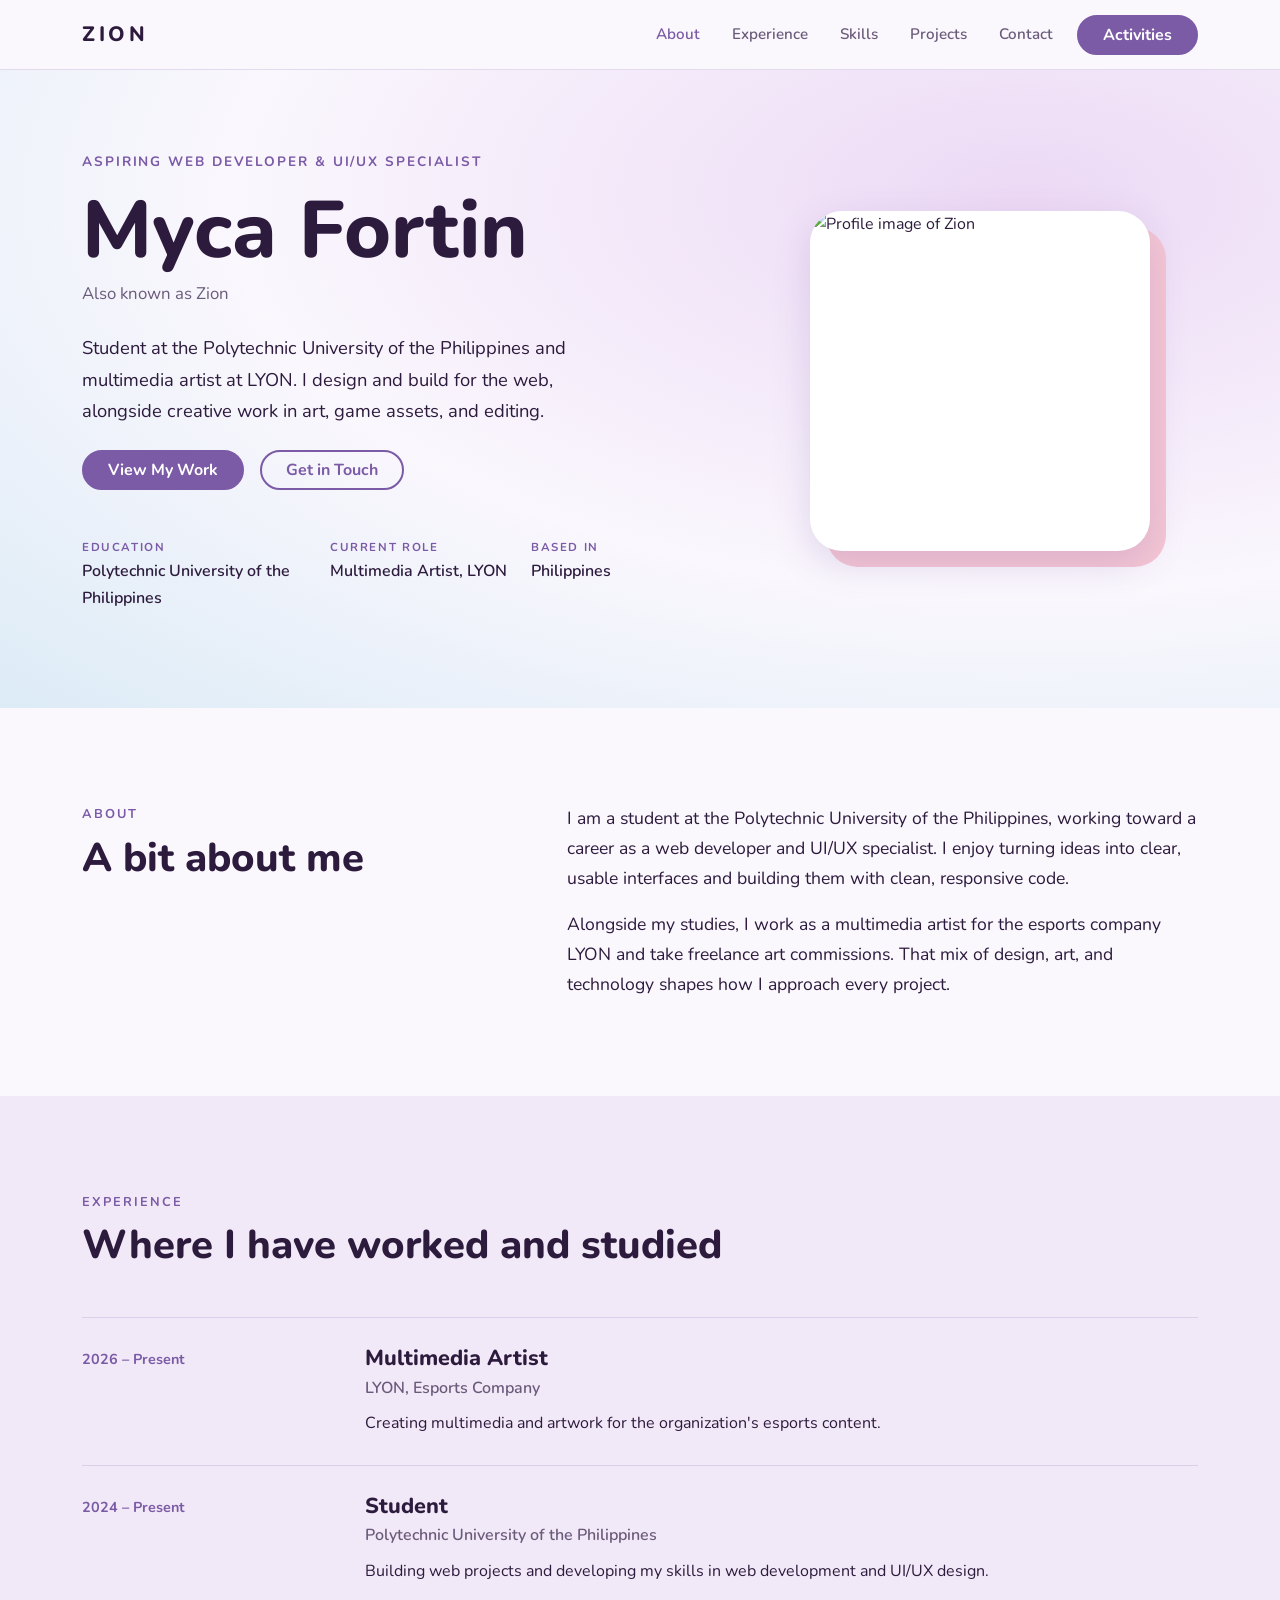
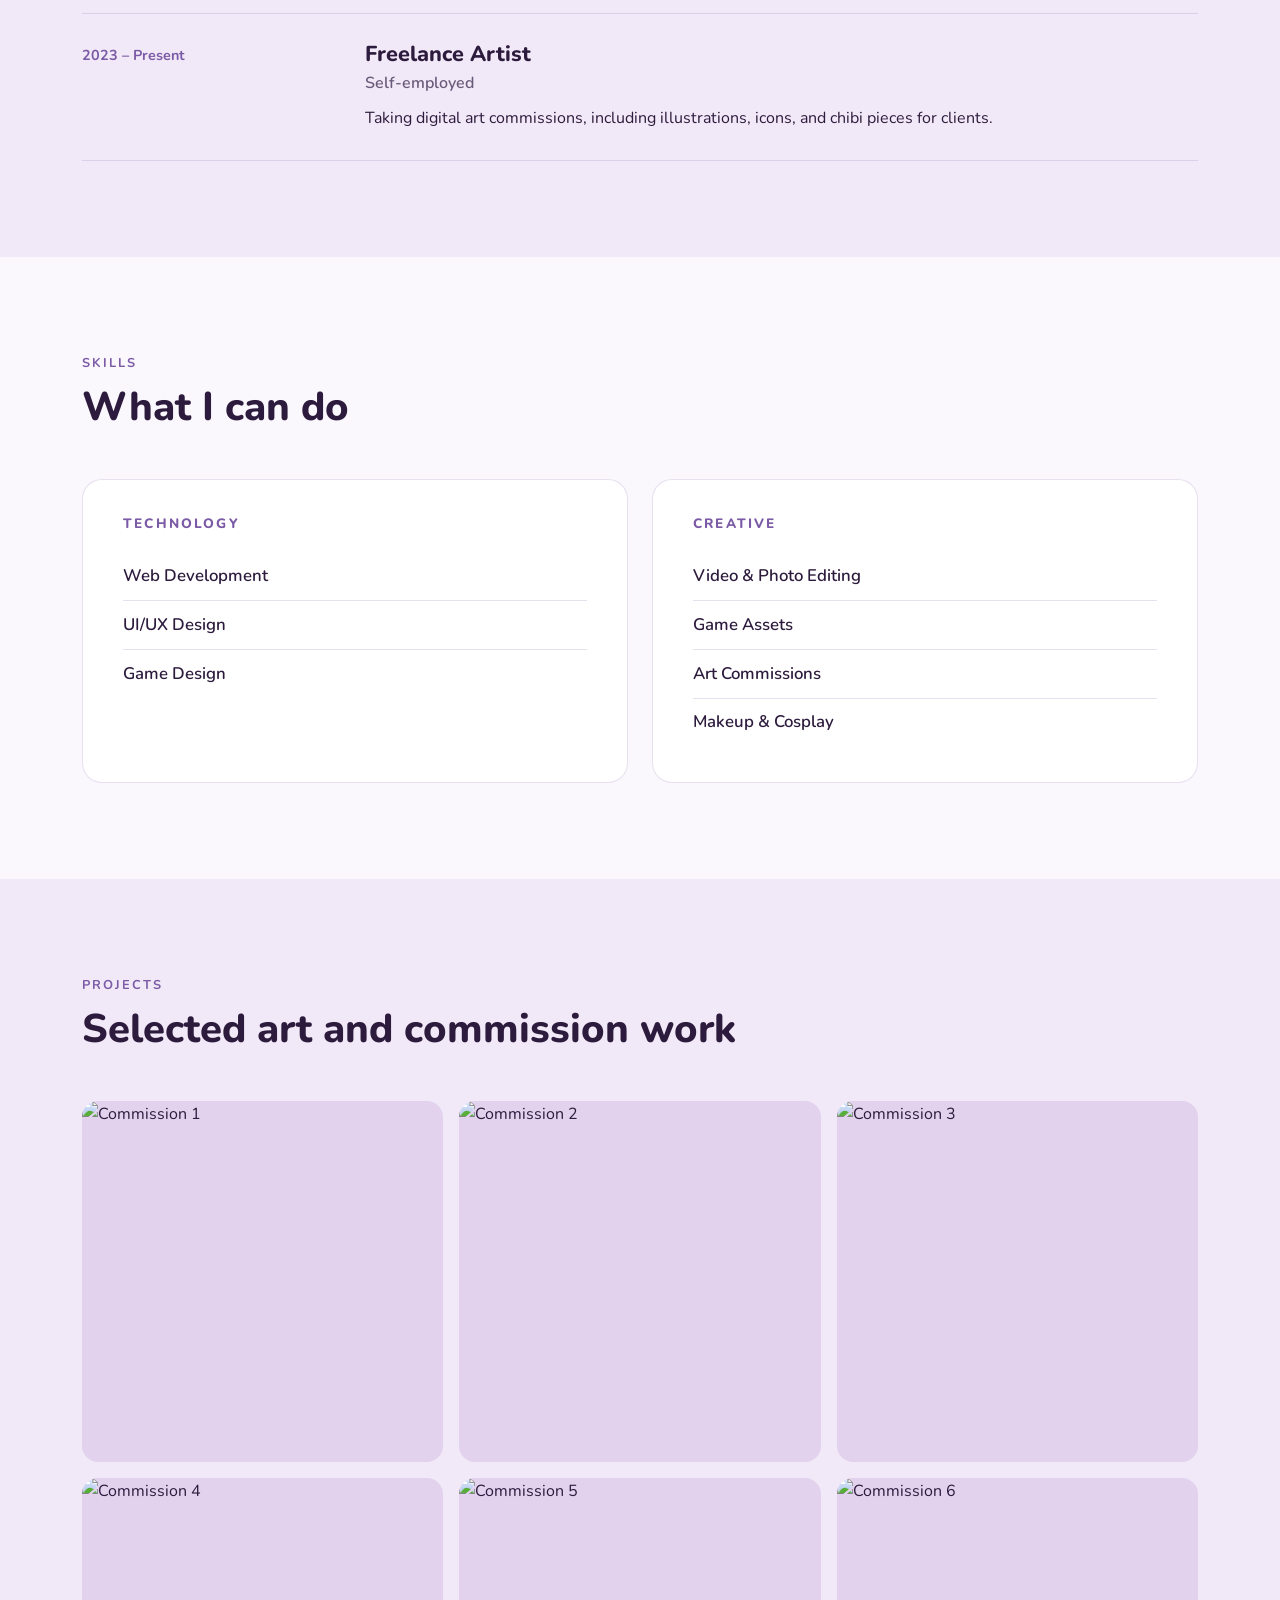
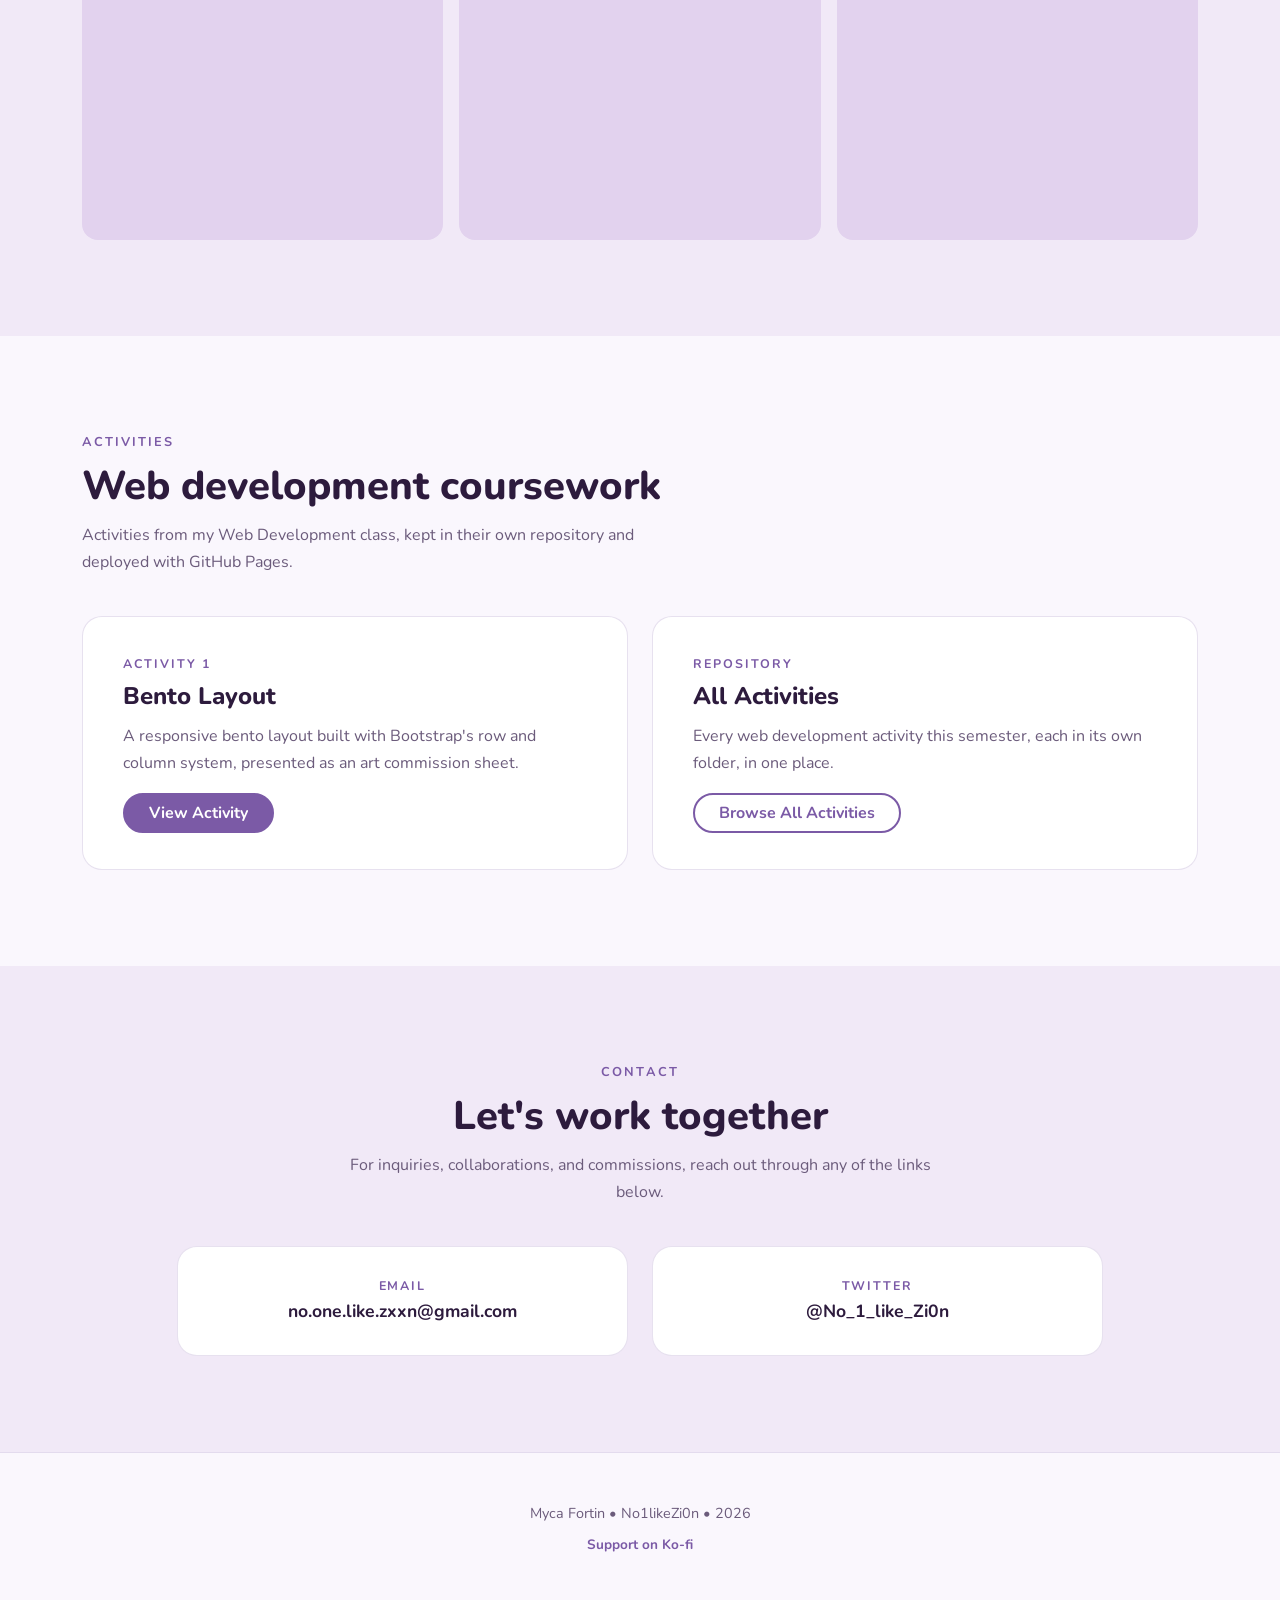
==== index.html @ fe477758 "portfolio update" ====
<!DOCTYPE html>
<html lang="en">
<head>
  <meta charset="UTF-8">
  <meta name="viewport" content="width=device-width, initial-scale=1.0">
  <meta name="description" content="Portfolio of Myca Fortin (Zion), an aspiring web developer and UI/UX specialist from the Philippines.">
  <title>Myca Fortin (Zion) | Portfolio</title>
  <link rel="stylesheet" href="https://cdn.jsdelivr.net/npm/bootstrap@5.3.3/dist/css/bootstrap.min.css">
  <link href="https://fonts.googleapis.com/css2?family=Nunito:wght@400;600;700;800&display=swap" rel="stylesheet">
  <link rel="icon" type="image/svg+xml" href="favicon.svg">
  <link rel="stylesheet" href="css/style.css">
</head>
<body>

  <nav class="navbar navbar-expand-lg sticky-top" id="mainNav">
    <div class="container">
      <a class="navbar-brand logo" href="#home">ZION</a>
      <button class="navbar-toggler" type="button" data-bs-toggle="collapse" data-bs-target="#navMenu" aria-controls="navMenu" aria-expanded="false" aria-label="Toggle navigation">
        <span class="navbar-toggler-icon"></span>
      </button>
      <div class="collapse navbar-collapse" id="navMenu">
        <ul class="navbar-nav ms-auto align-items-lg-center gap-lg-3">
          <li class="nav-item"><a class="nav-link" href="#about">About</a></li>
          <li class="nav-item"><a class="nav-link" href="#experience">Experience</a></li>
          <li class="nav-item"><a class="nav-link" href="#skills">Skills</a></li>
          <li class="nav-item"><a class="nav-link" href="#projects">Projects</a></li>
          <li class="nav-item"><a class="nav-link" href="#contact">Contact</a></li>
          <li class="nav-item mt-2 mt-lg-0"><a class="btn btn-brand rounded-pill px-4" href="#activities">Activities</a></li>
        </ul>
      </div>
    </div>
  </nav>

  <header id="home" class="hero">
    <div class="container">
      <div class="row align-items-center g-5">
        <div class="col-lg-7 order-2 order-lg-1">
          <p class="eyebrow">Aspiring Web Developer &amp; UI/UX Specialist</p>
          <h1 class="hero-name">Myca Fortin</h1>
          <p class="hero-alias">Also known as Zion</p>
          <p class="hero-bio">
            Student at the Polytechnic University of the Philippines and multimedia artist at LYON.
            I design and build for the web, alongside creative work in art, game assets, and editing.
          </p>
          <div class="d-flex flex-wrap gap-3 mt-4">
            <a href="#projects" class="btn btn-brand rounded-pill px-4">View My Work</a>
            <a href="#contact" class="btn btn-outline-brand rounded-pill px-4">Get in Touch</a>
          </div>
          <ul class="hero-facts list-unstyled d-flex flex-wrap gap-4 mt-5 mb-0">
            <li><span class="fact-label">Education</span><span>Polytechnic University of the Philippines</span></li>
            <li><span class="fact-label">Current Role</span><span>Multimedia Artist, LYON</span></li>
            <li><span class="fact-label">Based In</span><span>Philippines</span></li>
          </ul>
        </div>
        <div class="col-lg-5 order-1 order-lg-2">
          <div class="profile-frame">
            <img src="photos/Zion_Logo.png" alt="Profile image of Zion">
          </div>
        </div>
      </div>
    </div>
  </header>

  <section id="about" class="section-pad">
    <div class="container">
      <div class="row g-5">
        <div class="col-lg-5">
          <p class="section-eyebrow">About</p>
          <h2 class="section-title">A bit about me</h2>
        </div>
        <div class="col-lg-7 about-copy">
          <p>
            I am a student at the Polytechnic University of the Philippines, working toward a career as a
            web developer and UI/UX specialist. I enjoy turning ideas into clear, usable interfaces and
            building them with clean, responsive code.
          </p>
          <p class="mb-0">
            Alongside my studies, I work as a multimedia artist for the esports company LYON and take
            freelance art commissions. That mix of design, art, and technology shapes how I approach every project.
          </p>
        </div>
      </div>
    </div>
  </section>

  <section id="experience" class="section-pad alt-bg">
    <div class="container">
      <p class="section-eyebrow">Experience</p>
      <h2 class="section-title mb-5">Where I have worked and studied</h2>

      <div class="exp-item">
        <div class="row g-3">
          <div class="col-md-3"><span class="exp-period">2026 &ndash; Present</span></div>
          <div class="col-md-9">
            <h3 class="exp-role">Multimedia Artist</h3>
            <p class="exp-org">LYON, Esports Company</p>
            <p class="exp-desc">Creating multimedia and artwork for the organization's esports content.</p>
          </div>
        </div>
      </div>

      <div class="exp-item">
        <div class="row g-3">
          <div class="col-md-3"><span class="exp-period">2024 &ndash; Present</span></div>
          <div class="col-md-9">
            <h3 class="exp-role">Student</h3>
            <p class="exp-org">Polytechnic University of the Philippines</p>
            <p class="exp-desc">Building web projects and developing my skills in web development and UI/UX design.</p>
          </div>
        </div>
      </div>

      <div class="exp-item">
        <div class="row g-3">
          <div class="col-md-3"><span class="exp-period">2023 &ndash; Present</span></div>
          <div class="col-md-9">
            <h3 class="exp-role">Freelance Artist</h3>
            <p class="exp-org">Self-employed</p>
            <p class="exp-desc">Taking digital art commissions, including illustrations, icons, and chibi pieces for clients.</p>
          </div>
        </div>
      </div>
    </div>
  </section>

  <section id="skills" class="section-pad">
    <div class="container">
      <p class="section-eyebrow">Skills</p>
      <h2 class="section-title mb-5">What I can do</h2>
      <div class="row g-4">
        <div class="col-md-6">
          <div class="skill-card h-100">
            <h3 class="skill-category">Technology</h3>
            <ul class="skill-list">
              <li>Web Development</li>
              <li>UI/UX Design</li>
              <li>Game Design</li>
            </ul>
          </div>
        </div>
        <div class="col-md-6">
          <div class="skill-card h-100">
            <h3 class="skill-category">Creative</h3>
            <ul class="skill-list">
              <li>Video &amp; Photo Editing</li>
              <li>Game Assets</li>
              <li>Art Commissions</li>
              <li>Makeup &amp; Cosplay</li>
            </ul>
          </div>
        </div>
      </div>
    </div>
  </section>

  <section id="projects" class="section-pad alt-bg">
    <div class="container">
      <p class="section-eyebrow">Projects</p>
      <h2 class="section-title mb-5">Selected art and commission work</h2>
      <div class="row g-3">

        <div class="col-6 col-md-4"><div class="gallery-item" data-bs-toggle="modal" data-bs-target="#imgModal" data-img="comms/art1.jpg" data-title="Commission #1" data-caption="Birthday Commission by LYON's AD-Carry 'Berserker', featuring his favorite LoL champion Amumu"><img src="comms/art1.jpg" alt="Commission 1" loading="lazy"><div class="gallery-hover">View</div></div></div>

        <div class="col-6 col-md-4"><div class="gallery-item" data-bs-toggle="modal" data-bs-target="#imgModal" data-img="comms/art2.jpg" data-title="Commission #2" data-caption="Personal Art for LYON's Jungler 'Inspired', celebrating MSI Qualification and LCS Spring 2 Championship."><img src="comms/art2.jpg" alt="Commission 2" loading="lazy"><div class="gallery-hover">View</div></div></div>

        <div class="col-6 col-md-4"><div class="gallery-item" data-bs-toggle="modal" data-bs-target="#imgModal" data-img="comms/art3.jpg" data-title="Commission #3" data-caption="Concept art commission for LYON's Midlaner 'Saint', featuring his one-trick Irelia concept art."><img src="comms/art3.jpg" alt="Commission 3" loading="lazy"><div class="gallery-hover">View</div></div></div>

        <div class="col-6 col-md-4"><div class="gallery-item" data-bs-toggle="modal" data-bs-target="#imgModal" data-img="comms/art4.jpg" data-title="Commission #4" data-caption="Orders Open for Custom Cookie Plush Badge."><img src="comms/art4.jpg" alt="Commission 4" loading="lazy"><div class="gallery-hover">View</div></div></div>

        <div class="col-6 col-md-4"><div class="gallery-item" data-bs-toggle="modal" data-bs-target="#imgModal" data-img="comms/art5.jpg" data-title="Commission #5" data-caption="Fanart illustrations, Yumeships, YCH inserts available."><img src="comms/art5.jpg" alt="Commission 5" loading="lazy"><div class="gallery-hover">View</div></div></div>

        <div class="col-6 col-md-4"><div class="gallery-item" data-bs-toggle="modal" data-bs-target="#imgModal" data-img="comms/art6.jpg" data-title="Commission #6" data-caption="Icon and Chibi Commissions Open."><img src="comms/art6.jpg" alt="Commission 6" loading="lazy"><div class="gallery-hover">View</div></div></div>

      </div>
    </div>
  </section>

  <section id="activities" class="section-pad">
    <div class="container">
      <p class="section-eyebrow">Activities</p>
      <h2 class="section-title">Web development coursework</h2>
      <p class="section-lead">
        Activities from my Web Development class, kept in their own repository and deployed with GitHub Pages.
      </p>
      <div class="row g-4 mt-2">
        <div class="col-lg-6">
          <article class="activity-card h-100">
            <span class="activity-number">Activity 1</span>
            <h3 class="activity-title">Bento Layout</h3>
            <p>A responsive bento layout built with Bootstrap's row and column system, presented as an art commission sheet.</p>
            <a href="https://no-one-like-zion.github.io/activities/bento-layout/" class="btn btn-brand rounded-pill px-4">View Activity</a>
          </article>
        </div>
        <div class="col-lg-6">
          <article class="activity-card h-100">
            <span class="activity-number">Repository</span>
            <h3 class="activity-title">All Activities</h3>
            <p>Every web development activity this semester, each in its own folder, in one place.</p>
            <a href="https://no-one-like-zion.github.io/activities/" class="btn btn-outline-brand rounded-pill px-4">Browse All Activities</a>
          </article>
        </div>
      </div>
    </div>
  </section>

  <section id="contact" class="section-pad alt-bg">
    <div class="container text-center">
      <p class="section-eyebrow">Contact</p>
      <h2 class="section-title">Let's work together</h2>
      <p class="section-lead mx-auto">
        For inquiries, collaborations, and commissions, reach out through any of the links below.
      </p>
      <div class="row g-4 justify-content-center mt-2">
        <div class="col-md-5">
          <a href="mailto:no.one.like.zxxn@gmail.com" class="contact-card">
            <span class="contact-label">Email</span>
            <span class="contact-value">no.one.like.zxxn@gmail.com</span>
          </a>
        </div>
        <div class="col-md-5">
          <a href="https://twitter.com/No_1_like_Zi0n" target="_blank" rel="noopener" class="contact-card">
            <span class="contact-label">Twitter</span>
            <span class="contact-value">@No_1_like_Zi0n</span>
          </a>
        </div>
      </div>
    </div>
  </section>

  <div class="modal fade" id="imgModal" tabindex="-1" aria-hidden="true">
    <div class="modal-dialog modal-lg modal-dialog-centered">
      <div class="modal-content">
        <div class="modal-header border-0 pb-0">
          <h5 class="modal-title" id="modalTitle"></h5>
          <button type="button" class="btn-close" data-bs-dismiss="modal" aria-label="Close"></button>
        </div>
        <div class="modal-body text-center">
          <img id="modalImg" src="" alt="" class="img-fluid rounded">
          <p id="modalCaption" class="modal-caption mt-3 mb-0"></p>
        </div>
      </div>
    </div>
  </div>

  <button id="backToTop" aria-label="Back to top" onclick="window.scrollTo({top:0,behavior:'smooth'})">
    <img src="photos/Zion_Logo.png" alt="">
  </button>

  <footer>
    <div class="container text-center">
      <p>Myca Fortin &bull; No1likeZi0n &bull; 2026</p>
      <a href="https://ko-fi.com/zayah_caffeine" target="_blank" rel="noopener" class="kofi-footer">Support on Ko-fi</a>
    </div>
  </footer>

  <script src="https://cdn.jsdelivr.net/npm/bootstrap@5.3.3/dist/js/bootstrap.bundle.min.js"></script>
  <script src="js/script.js"></script>
</body>
</html>
---- css/style.css ----
:root {
  --bg: #faf7fd;
  --bg-alt: #f1e9f7;
  --surface: #ffffff;
  --ink: #2d1b3d;
  --muted: #6b5b7b;
  --primary: #7b5aa6;
  --primary-dark: #634787;
  --accent: #c9a8e0;
  --pink: #f4c6d4;
  --gold: #d4af7a;
  --line: rgba(123, 90, 166, 0.18);
}

*, *::before, *::after { box-sizing: border-box; }

html { scroll-behavior: smooth; }

body {
  font-family: 'Nunito', sans-serif;
  background: var(--bg);
  color: var(--ink);
  line-height: 1.7;
  overflow-x: hidden;
}

section[id], header[id] { scroll-margin-top: 70px; }

/* Navigation */
#mainNav {
  background: rgba(250, 247, 253, 0.94);
  backdrop-filter: blur(10px);
  border-bottom: 1px solid var(--line);
  padding: 0.75rem 0;
}

.logo {
  font-weight: 800;
  font-size: 1.3rem;
  letter-spacing: 0.18em;
  color: var(--ink) !important;
}

.nav-link {
  font-weight: 600;
  font-size: 0.95rem;
  color: var(--muted) !important;
  transition: color 0.2s;
}

.nav-link:hover,
.nav-link.active { color: var(--primary) !important; }

/* Buttons */
.btn-brand {
  background: var(--primary);
  border: 2px solid var(--primary);
  color: #fff;
  font-weight: 700;
  transition: background 0.2s, border-color 0.2s, transform 0.2s;
}

.btn-brand:hover {
  background: var(--primary-dark);
  border-color: var(--primary-dark);
  color: #fff;
  transform: translateY(-2px);
}

.btn-outline-brand {
  background: transparent;
  border: 2px solid var(--primary);
  color: var(--primary);
  font-weight: 700;
  transition: background 0.2s, color 0.2s, transform 0.2s;
}

.btn-outline-brand:hover {
  background: var(--primary);
  color: #fff;
  transform: translateY(-2px);
}

/* Hero */
.hero {
  padding: 5rem 0 6rem;
  background: radial-gradient(ellipse at 80% 20%, #ecd9f5 0%, var(--bg) 55%, #dcebf6 100%);
}

.eyebrow {
  font-weight: 700;
  font-size: 0.85rem;
  letter-spacing: 0.14em;
  text-transform: uppercase;
  color: var(--primary);
  margin-bottom: 1rem;
}

.hero-name {
  font-weight: 800;
  font-size: clamp(2.75rem, 7vw, 5rem);
  line-height: 1.05;
  margin-bottom: 0.4rem;
}

.hero-alias {
  font-size: 1.05rem;
  color: var(--muted);
  margin-bottom: 1.5rem;
}

.hero-bio {
  font-size: 1.15rem;
  max-width: 34rem;
  margin-bottom: 0;
}

.hero-facts li {
  display: flex;
  flex-direction: column;
  max-width: 14rem;
  font-weight: 600;
}

.fact-label {
  font-size: 0.72rem;
  font-weight: 700;
  letter-spacing: 0.14em;
  text-transform: uppercase;
  color: var(--primary);
}

.profile-frame {
  position: relative;
  max-width: 340px;
  margin: 0 auto;
}

.profile-frame::before {
  content: "";
  position: absolute;
  inset: 16px -16px -16px 16px;
  border-radius: 2rem;
  background: var(--pink);
}

.profile-frame img {
  position: relative;
  display: block;
  width: 100%;
  aspect-ratio: 1 / 1;
  object-fit: cover;
  border-radius: 2rem;
  background: var(--surface);
  box-shadow: 0 12px 36px rgba(123, 90, 166, 0.2);
}

/* Sections */
.section-pad { padding: 6rem 0; }
.alt-bg { background: var(--bg-alt); }

.section-eyebrow {
  font-weight: 700;
  font-size: 0.8rem;
  letter-spacing: 0.16em;
  text-transform: uppercase;
  color: var(--primary);
  margin-bottom: 0.5rem;
}

.section-title {
  font-weight: 800;
  font-size: clamp(1.75rem, 4vw, 2.5rem);
  line-height: 1.2;
}

.section-lead {
  color: var(--muted);
  max-width: 38rem;
  margin-top: 0.75rem;
}

.about-copy p { font-size: 1.1rem; }

/* Experience */
.exp-item {
  padding: 1.75rem 0;
  border-top: 1px solid var(--line);
}

.exp-item:last-child { border-bottom: 1px solid var(--line); }

.exp-period {
  display: inline-block;
  font-weight: 700;
  font-size: 0.9rem;
  color: var(--primary);
}

.exp-role {
  font-weight: 800;
  font-size: 1.35rem;
  margin-bottom: 0.15rem;
}

.exp-org {
  font-weight: 600;
  color: var(--muted);
  margin-bottom: 0.5rem;
}

.exp-desc { margin-bottom: 0; }

/* Skills */
.skill-card {
  background: var(--surface);
  border: 1px solid var(--line);
  border-radius: 1.25rem;
  padding: 2.25rem 2.5rem;
  transition: transform 0.25s, box-shadow 0.25s;
}

.skill-card:hover {
  transform: translateY(-5px);
  box-shadow: 0 12px 36px rgba(123, 90, 166, 0.16);
}

.skill-category {
  font-weight: 800;
  font-size: 0.85rem;
  letter-spacing: 0.16em;
  text-transform: uppercase;
  color: var(--primary);
  margin-bottom: 1.25rem;
}

.skill-list {
  list-style: none;
  padding: 0;
  margin: 0;
}

.skill-list li {
  font-weight: 600;
  font-size: 1.05rem;
  padding: 0.6rem 0;
  border-bottom: 1px solid var(--line);
}

.skill-list li:last-child { border-bottom: none; }

/* Projects gallery */
.gallery-item {
  position: relative;
  cursor: pointer;
  border-radius: 1rem;
  overflow: hidden;
  aspect-ratio: 1 / 1;
  background: #e2d2ee;
}

.gallery-item img {
  width: 100%;
  height: 100%;
  object-fit: cover;
  display: block;
  transition: transform 0.35s;
}

.gallery-hover {
  position: absolute;
  inset: 0;
  display: flex;
  align-items: center;
  justify-content: center;
  background: rgba(99, 71, 135, 0.55);
  color: #fff;
  font-weight: 700;
  letter-spacing: 0.16em;
  text-transform: uppercase;
  opacity: 0;
  transition: opacity 0.25s;
}

.gallery-item:hover .gallery-hover { opacity: 1; }
.gallery-item:hover img { transform: scale(1.06); }

.modal-content {
  background: var(--bg);
  border: 1px solid var(--line);
  border-radius: 1.25rem;
  overflow: hidden;
}

.modal-title { font-weight: 800; }
.modal-caption { font-size: 0.95rem; color: var(--muted); }

/* Activities */
.activity-card {
  display: flex;
  flex-direction: column;
  align-items: flex-start;
  background: var(--surface);
  border: 1px solid var(--line);
  border-radius: 1.25rem;
  padding: 2.25rem 2.5rem;
  transition: transform 0.25s, box-shadow 0.25s;
}

.activity-card:hover {
  transform: translateY(-5px);
  box-shadow: 0 12px 36px rgba(123, 90, 166, 0.16);
}

.activity-card p { color: var(--muted); flex-grow: 1; }

.activity-number {
  font-size: 0.78rem;
  font-weight: 700;
  letter-spacing: 0.16em;
  text-transform: uppercase;
  color: var(--primary);
  margin-bottom: 0.5rem;
}

.activity-title {
  font-weight: 800;
  font-size: 1.5rem;
  margin-bottom: 0.75rem;
}

/* Contact */
.contact-card {
  display: flex;
  flex-direction: column;
  height: 100%;
  background: var(--surface);
  border: 1px solid var(--line);
  border-radius: 1.25rem;
  padding: 1.75rem 1.5rem;
  color: var(--ink);
  text-decoration: none;
  transition: transform 0.25s, box-shadow 0.25s, border-color 0.25s;
}

.contact-card:hover {
  transform: translateY(-4px);
  border-color: var(--primary);
  box-shadow: 0 12px 36px rgba(123, 90, 166, 0.16);
  color: var(--ink);
}

.contact-label {
  font-size: 0.78rem;
  font-weight: 700;
  letter-spacing: 0.16em;
  text-transform: uppercase;
  color: var(--primary);
}

.contact-value {
  font-weight: 700;
  font-size: 1.1rem;
  overflow-wrap: anywhere;
}

/* Back to top */
#backToTop {
  position: fixed;
  bottom: 1.5rem;
  right: 1.5rem;
  z-index: 999;
  width: 52px;
  height: 52px;
  border-radius: 50%;
  border: none;
  background: var(--surface);
  box-shadow: 0 4px 20px rgba(123, 90, 166, 0.4);
  padding: 0;
  cursor: pointer;
  overflow: hidden;
  opacity: 0;
  pointer-events: none;
  transition: opacity 0.3s, transform 0.3s;
}

#backToTop.visible { opacity: 1; pointer-events: auto; }
#backToTop:hover { transform: translateY(-3px); }
#backToTop img { width: 100%; height: 100%; object-fit: cover; display: block; }

/* Footer */
footer {
  padding: 3rem 0;
  border-top: 1px solid var(--line);
}

footer p {
  font-size: 0.9rem;
  color: var(--muted);
  margin-bottom: 0.4rem;
}

.kofi-footer {
  font-size: 0.85rem;
  font-weight: 700;
  color: var(--primary);
  text-decoration: none;
}

.kofi-footer:hover { color: var(--primary-dark); text-decoration: underline; }

/* Scroll reveal (class added by script.js) */
.to-reveal {
  opacity: 0;
  transform: translateY(18px);
  transition: opacity 0.5s ease, transform 0.5s ease;
}

.to-reveal.revealed {
  opacity: 1;
  transform: translateY(0);
}
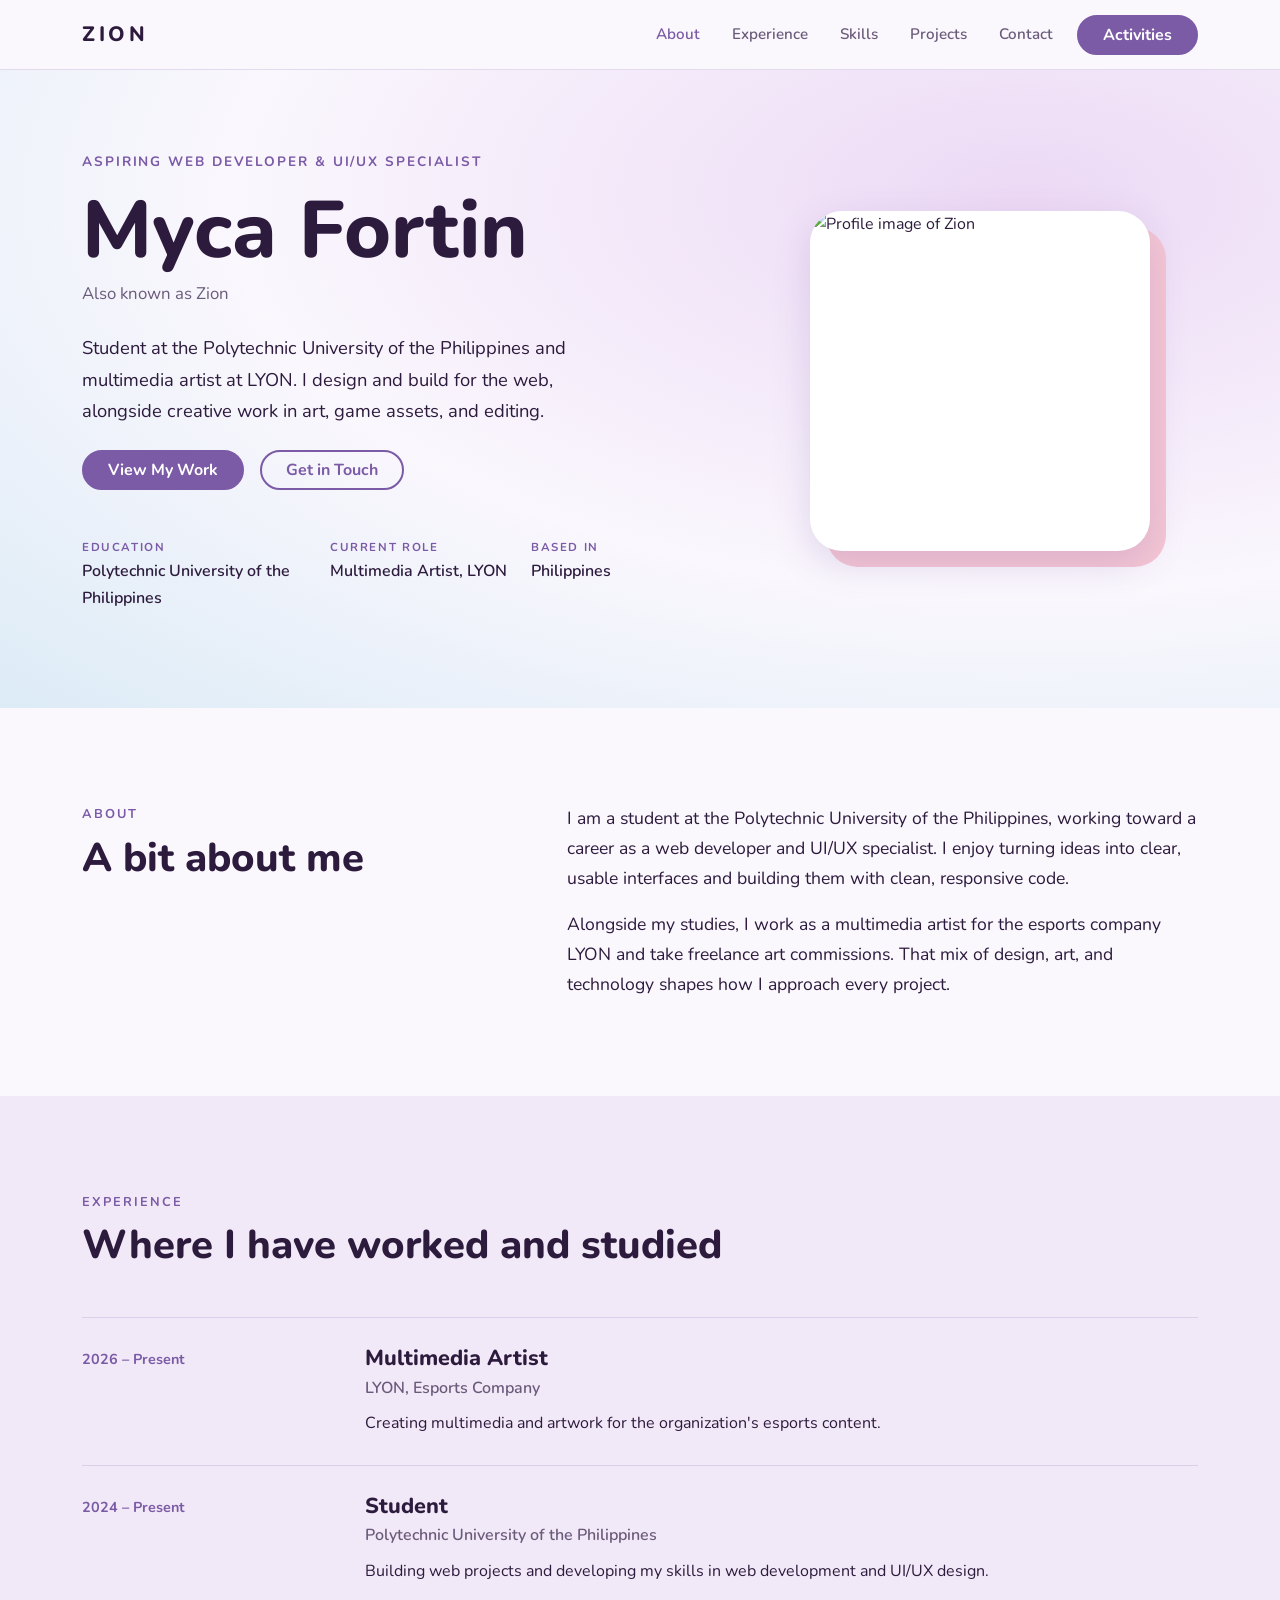
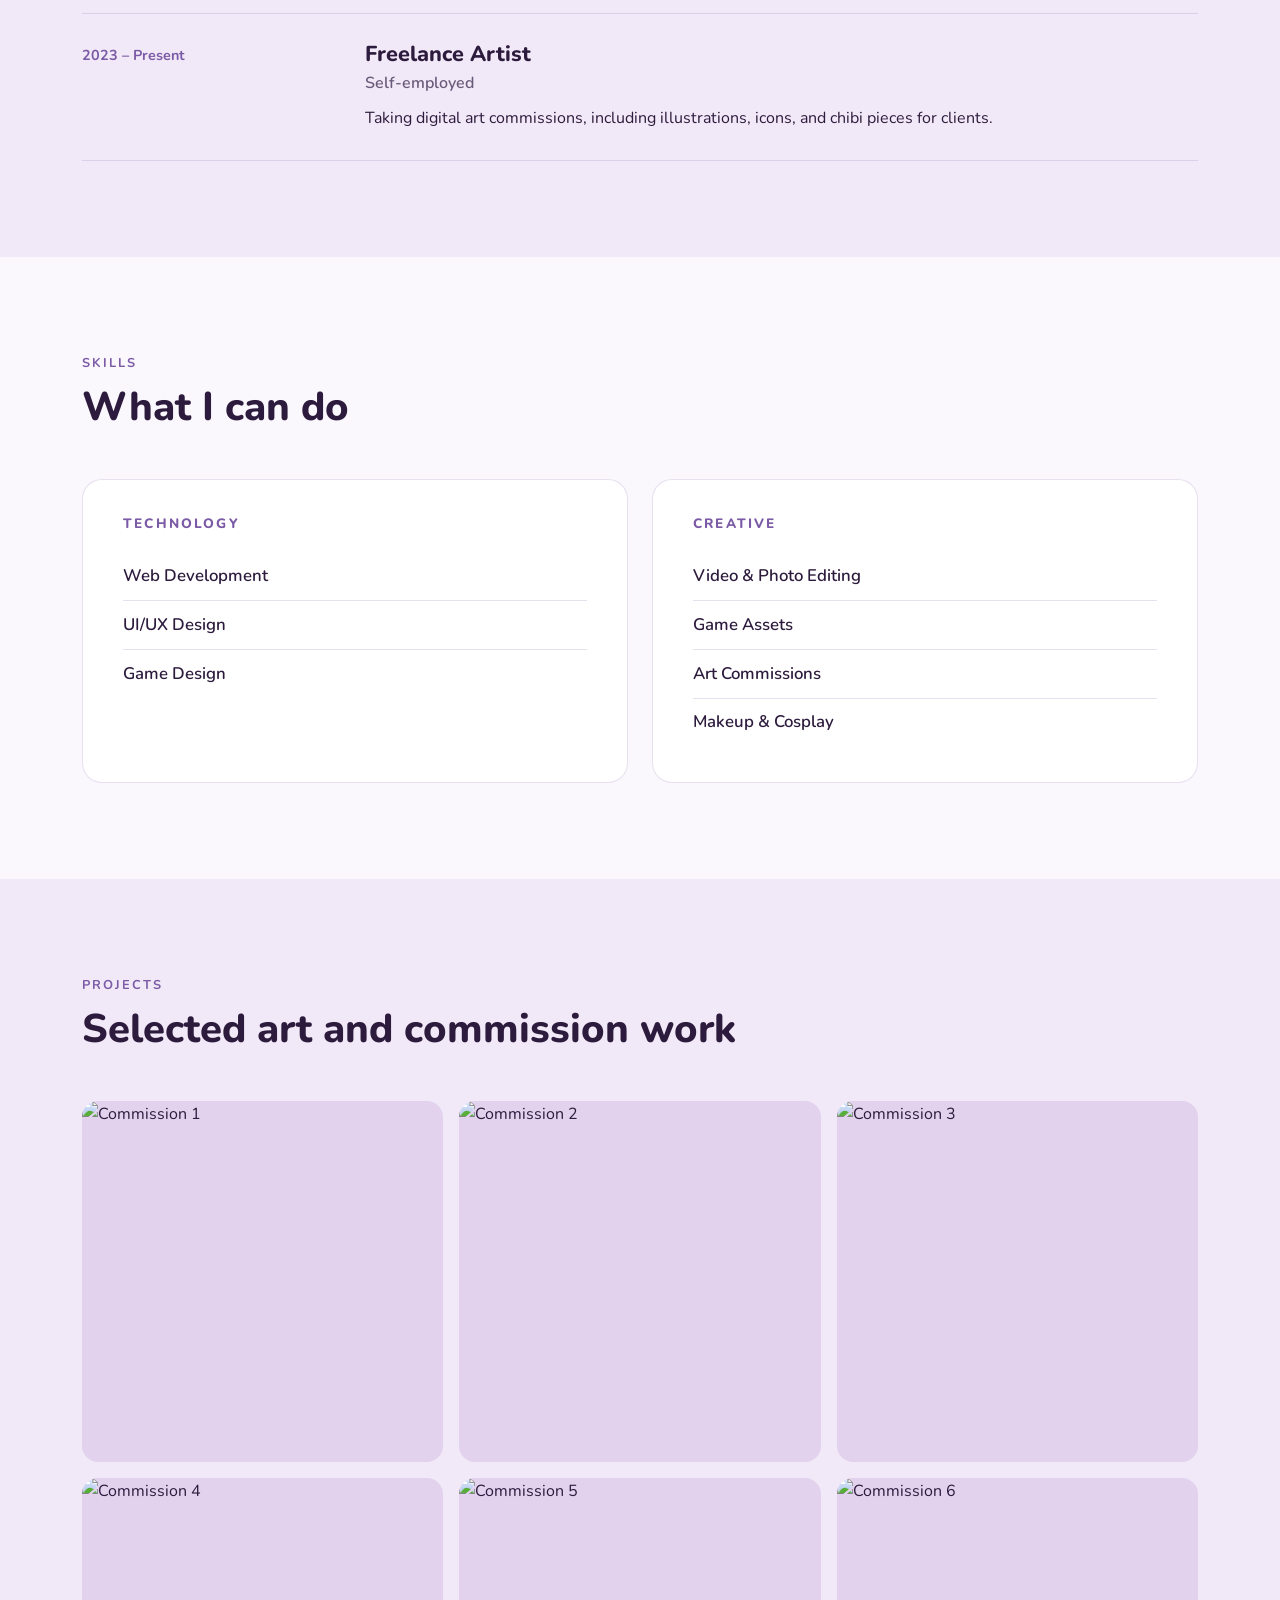
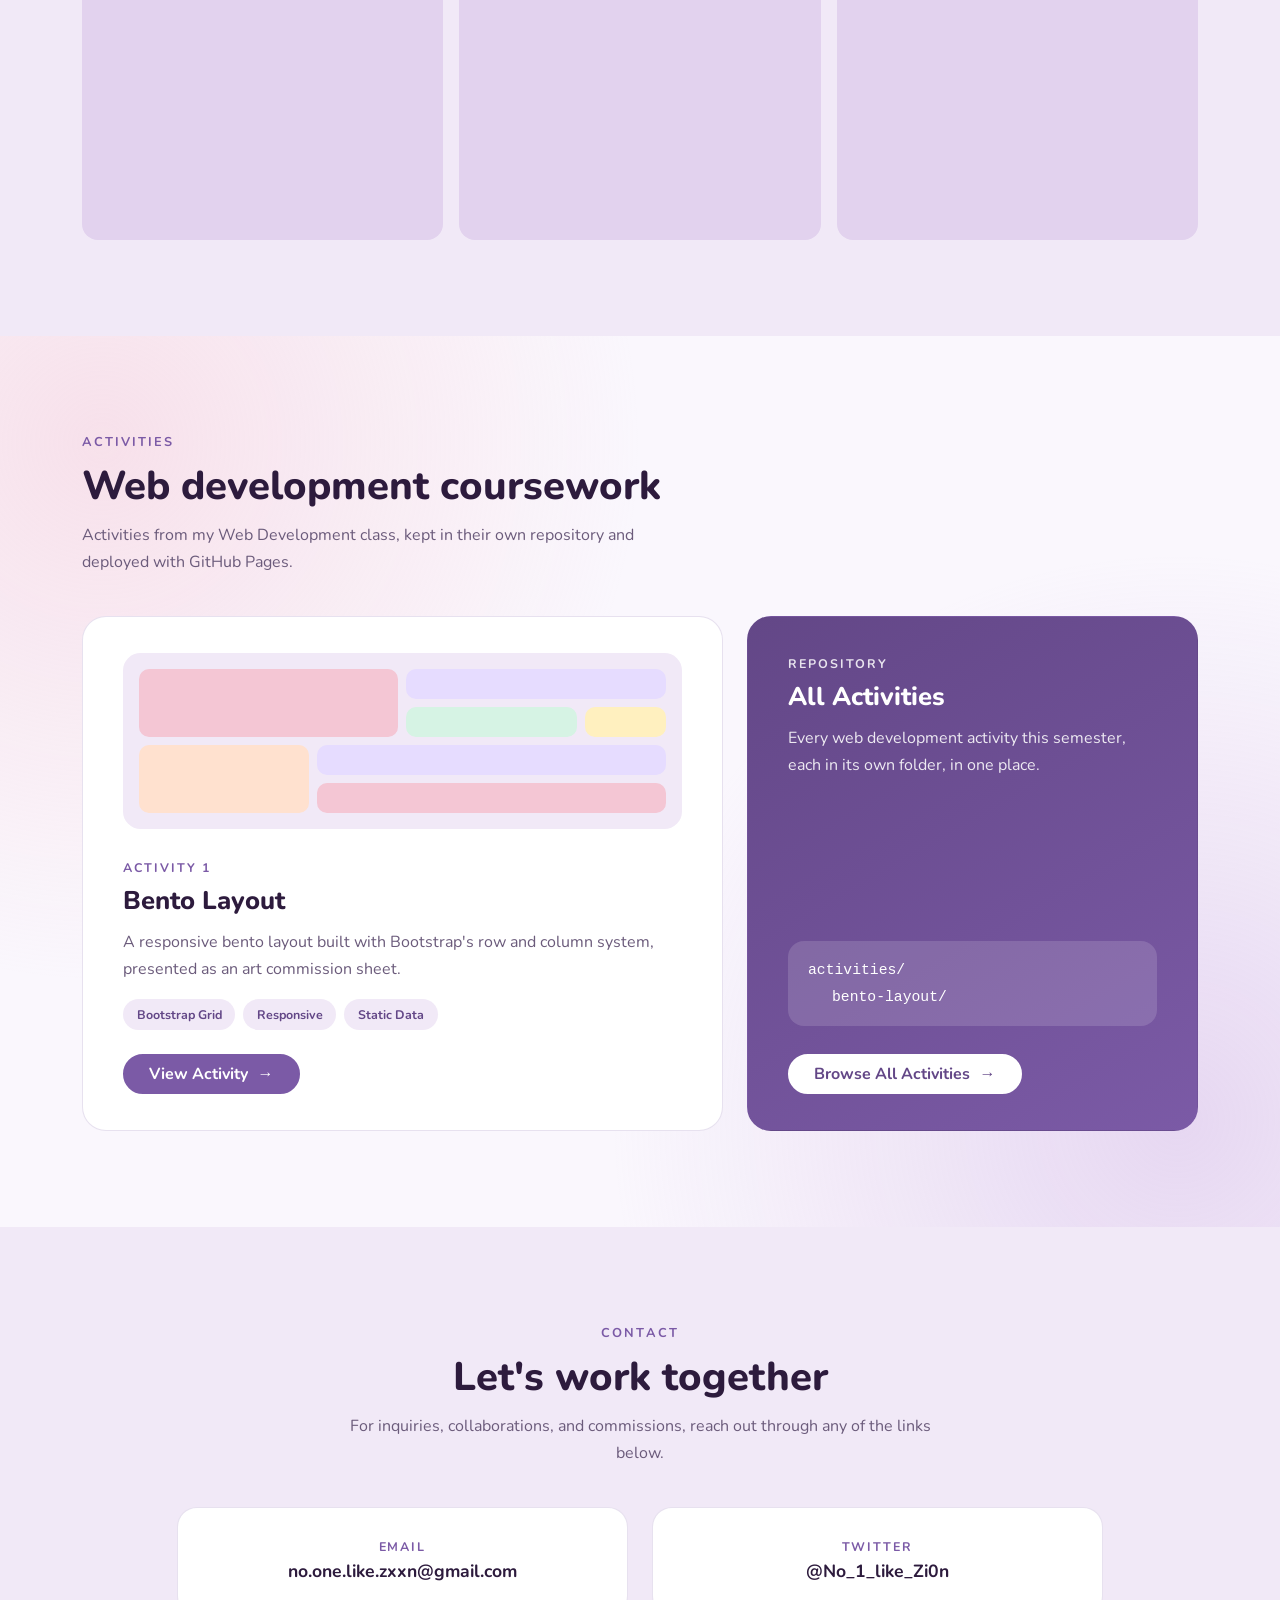
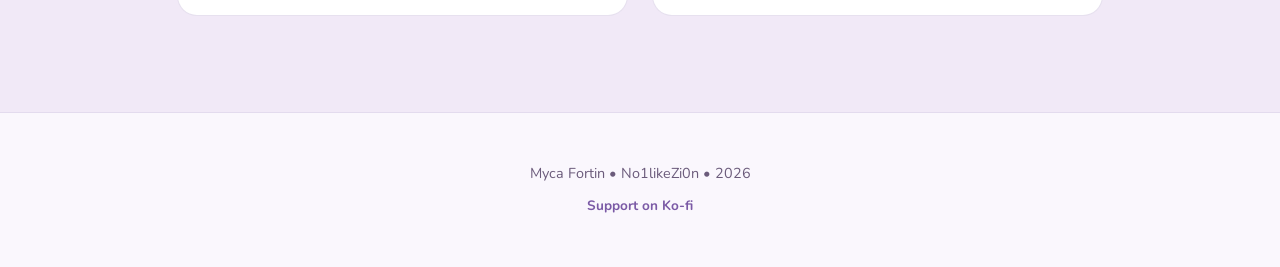
==== commit 7fb959b7: "updated activities page" ====
--- a/index.html
+++ b/index.html
@@ -175,7 +175,7 @@
     </div>
   </section>
 
-  <section id="activities" class="section-pad">
+  <section id="activities" class="section-pad activities-section">
     <div class="container">
       <p class="section-eyebrow">Activities</p>
       <h2 class="section-title">Web development coursework</h2>
@@ -183,20 +183,36 @@
         Activities from my Web Development class, kept in their own repository and deployed with GitHub Pages.
       </p>
       <div class="row g-4 mt-2">
-        <div class="col-lg-6">
-          <article class="activity-card h-100">
-            <span class="activity-number">Activity 1</span>
-            <h3 class="activity-title">Bento Layout</h3>
-            <p>A responsive bento layout built with Bootstrap's row and column system, presented as an art commission sheet.</p>
-            <a href="https://no-one-like-zion.github.io/activities/bento-layout/" class="btn btn-brand rounded-pill px-4">View Activity</a>
+        <div class="col-lg-7">
+          <article class="activity-card activity-featured h-100">
+            <div class="activity-preview" aria-hidden="true">
+              <span></span><span></span><span></span><span></span><span></span><span></span><span></span>
+            </div>
+            <div class="activity-body">
+              <span class="activity-number">Activity 1</span>
+              <h3 class="activity-title">Bento Layout</h3>
+              <p>A responsive bento layout built with Bootstrap's row and column system, presented as an art commission sheet.</p>
+              <div class="d-flex flex-wrap gap-2 mb-4">
+                <span class="activity-tag">Bootstrap Grid</span>
+                <span class="activity-tag">Responsive</span>
+                <span class="activity-tag">Static Data</span>
+              </div>
+              <a href="https://no-one-like-zion.github.io/activities/bento-layout/" class="btn btn-brand rounded-pill px-4">View Activity <span class="arrow">&rarr;</span></a>
+            </div>
           </article>
         </div>
-        <div class="col-lg-6">
-          <article class="activity-card h-100">
-            <span class="activity-number">Repository</span>
-            <h3 class="activity-title">All Activities</h3>
-            <p>Every web development activity this semester, each in its own folder, in one place.</p>
-            <a href="https://no-one-like-zion.github.io/activities/" class="btn btn-outline-brand rounded-pill px-4">Browse All Activities</a>
+        <div class="col-lg-5">
+          <article class="activity-card activity-side h-100">
+            <div class="activity-body">
+              <span class="activity-number">Repository</span>
+              <h3 class="activity-title">All Activities</h3>
+              <p>Every web development activity this semester, each in its own folder, in one place.</p>
+              <div class="folder-list" aria-hidden="true">
+                <div>activities/</div>
+                <div class="folder-child">bento-layout/</div>
+              </div>
+              <a href="https://no-one-like-zion.github.io/activities/" class="btn btn-light-brand rounded-pill px-4">Browse All Activities <span class="arrow">&rarr;</span></a>
+            </div>
           </article>
         </div>
       </div>
--- a/css/style.css
+++ b/css/style.css
@@ -296,23 +296,46 @@
 .modal-caption { font-size: 0.95rem; color: var(--muted); }
 
 /* Activities */
+.activities-section {
+  background:
+    radial-gradient(circle at 8% 12%, rgba(244, 198, 212, 0.45) 0, transparent 38%),
+    radial-gradient(circle at 92% 88%, rgba(201, 168, 224, 0.4) 0, transparent 40%),
+    var(--bg);
+}
+
 .activity-card {
+  position: relative;
   display: flex;
   flex-direction: column;
   align-items: flex-start;
+  overflow: hidden;
   background: var(--surface);
   border: 1px solid var(--line);
-  border-radius: 1.25rem;
+  border-radius: 1.5rem;
   padding: 2.25rem 2.5rem;
-  transition: transform 0.25s, box-shadow 0.25s;
+  transition: transform 0.3s ease, box-shadow 0.3s ease, border-color 0.3s ease;
+}
+
+.activity-card::before {
+  content: "";
+  position: absolute;
+  top: 0;
+  left: 0;
+  width: 0;
+  height: 5px;
+  background: linear-gradient(90deg, var(--pink), var(--accent), var(--primary));
+  transition: width 0.45s ease;
 }
 
 .activity-card:hover {
-  transform: translateY(-5px);
-  box-shadow: 0 12px 36px rgba(123, 90, 166, 0.16);
-}
-
-.activity-card p { color: var(--muted); flex-grow: 1; }
+  transform: translateY(-6px);
+  border-color: var(--accent);
+  box-shadow: 0 16px 44px rgba(123, 90, 166, 0.2);
+}
+
+.activity-card:hover::before { width: 100%; }
+
+.activity-card p { color: var(--muted); }
 
 .activity-number {
   font-size: 0.78rem;
@@ -325,9 +348,101 @@
 
 .activity-title {
   font-weight: 800;
-  font-size: 1.5rem;
+  font-size: 1.6rem;
   margin-bottom: 0.75rem;
 }
+
+.activity-body {
+  display: flex;
+  flex-direction: column;
+  align-items: flex-start;
+  flex-grow: 1;
+  width: 100%;
+}
+
+.activity-body p { flex-grow: 1; }
+
+.activity-tag {
+  font-size: 0.78rem;
+  font-weight: 700;
+  padding: 0.3rem 0.85rem;
+  border-radius: 999px;
+  background: var(--bg-alt);
+  color: var(--primary-dark);
+}
+
+.activity-preview {
+  display: grid;
+  grid-template-columns: repeat(6, 1fr);
+  grid-auto-rows: 30px;
+  gap: 8px;
+  width: 100%;
+  padding: 1rem;
+  margin-bottom: 1.75rem;
+  background: var(--bg-alt);
+  border-radius: 1.1rem;
+}
+
+.activity-preview span {
+  border-radius: 10px;
+  transition: transform 0.35s ease;
+}
+
+.activity-preview span:nth-child(1) { grid-column: 1 / 4; grid-row: 1 / 3; background: var(--pink); }
+.activity-preview span:nth-child(2) { grid-column: 4 / 7; grid-row: 1; background: #e6dcff; }
+.activity-preview span:nth-child(3) { grid-column: 4 / 6; grid-row: 2; background: #d6f3e4; }
+.activity-preview span:nth-child(4) { grid-column: 6; grid-row: 2; background: #fff0bf; }
+.activity-preview span:nth-child(5) { grid-column: 1 / 3; grid-row: 3 / 5; background: #ffe1cf; }
+.activity-preview span:nth-child(6) { grid-column: 3 / 7; grid-row: 3; background: #e6dcff; }
+.activity-preview span:nth-child(7) { grid-column: 3 / 7; grid-row: 4; background: var(--pink); }
+
+.activity-featured:hover .activity-preview span:nth-child(odd)  { transform: translateY(-3px) scale(1.03); }
+.activity-featured:hover .activity-preview span:nth-child(even) { transform: translateY(3px) scale(1.03); }
+
+.activity-side {
+  background: linear-gradient(150deg, #634787 0%, var(--primary) 100%);
+  border-color: transparent;
+  color: #fff;
+}
+
+.activity-side p { color: rgba(255, 255, 255, 0.88); flex-grow: 1; }
+.activity-side .activity-number { color: rgba(255, 255, 255, 0.85); }
+.activity-side:hover { border-color: transparent; }
+
+.folder-list {
+  width: 100%;
+  margin-bottom: 1.75rem;
+  padding: 1rem 1.25rem;
+  background: rgba(255, 255, 255, 0.14);
+  border-radius: 1rem;
+  font-family: ui-monospace, Consolas, 'Courier New', monospace;
+  font-size: 0.92rem;
+  line-height: 1.8;
+}
+
+.folder-list .folder-child { padding-left: 1.5rem; }
+
+.btn-light-brand {
+  background: #fff;
+  border: 2px solid #fff;
+  color: var(--primary-dark);
+  font-weight: 700;
+  transition: background 0.2s, color 0.2s, transform 0.2s;
+}
+
+.btn-light-brand:hover {
+  background: transparent;
+  color: #fff;
+  transform: translateY(-2px);
+}
+
+.btn .arrow {
+  display: inline-block;
+  margin-left: 0.35rem;
+  transition: transform 0.25s ease;
+}
+
+.btn:hover .arrow { transform: translateX(5px); }
 
 /* Contact */
 .contact-card {
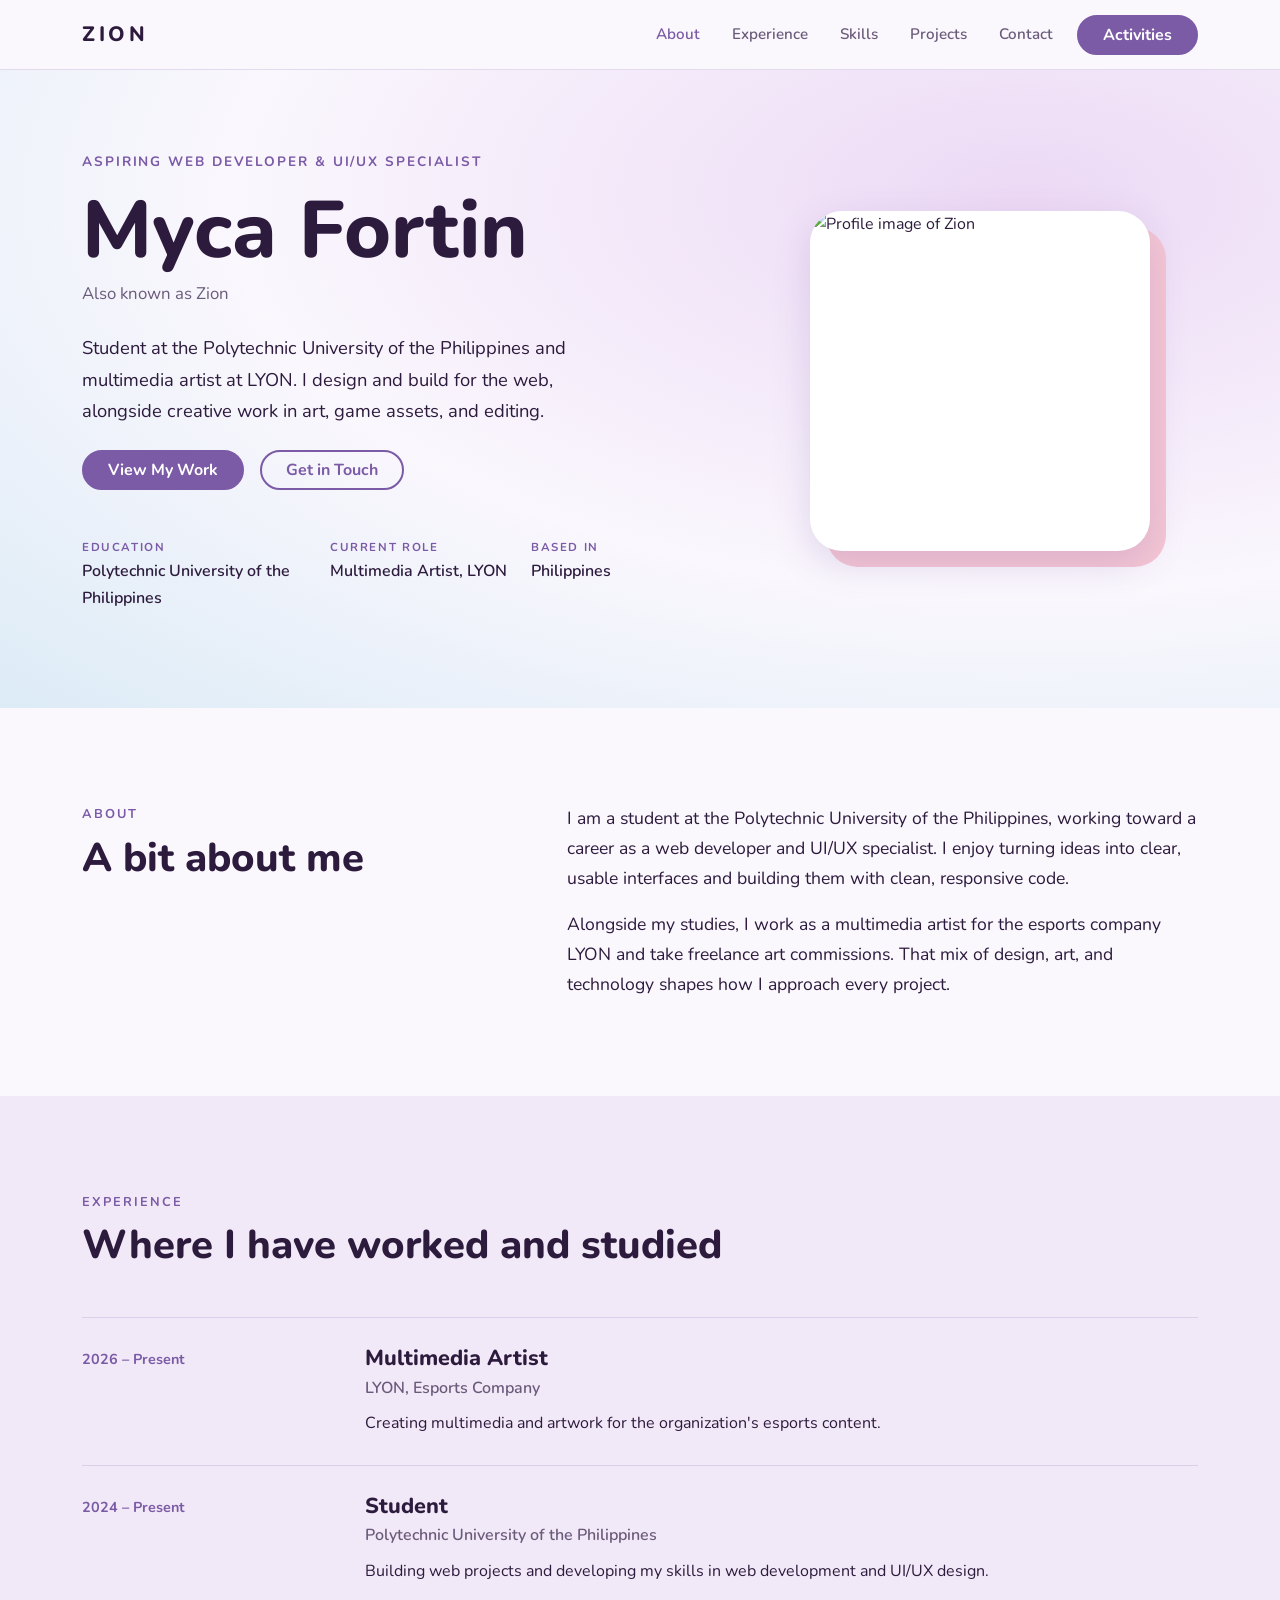
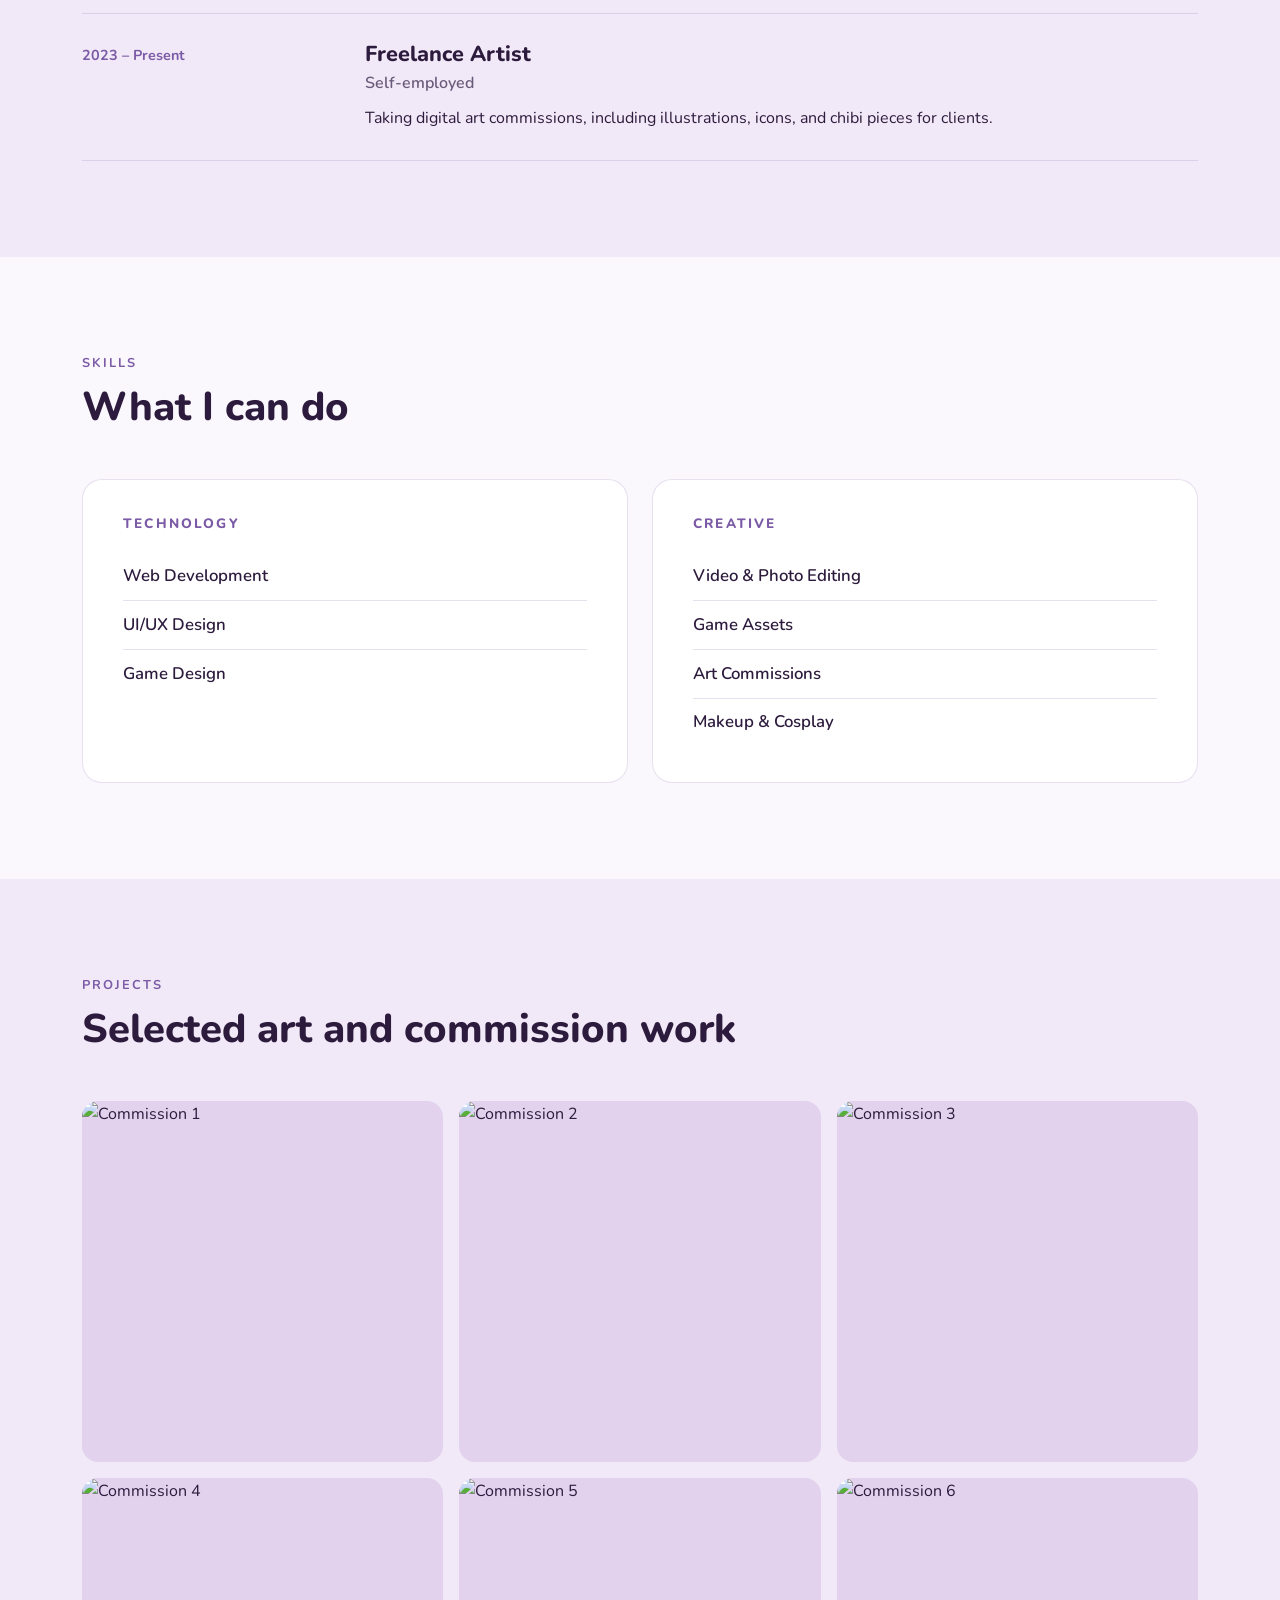
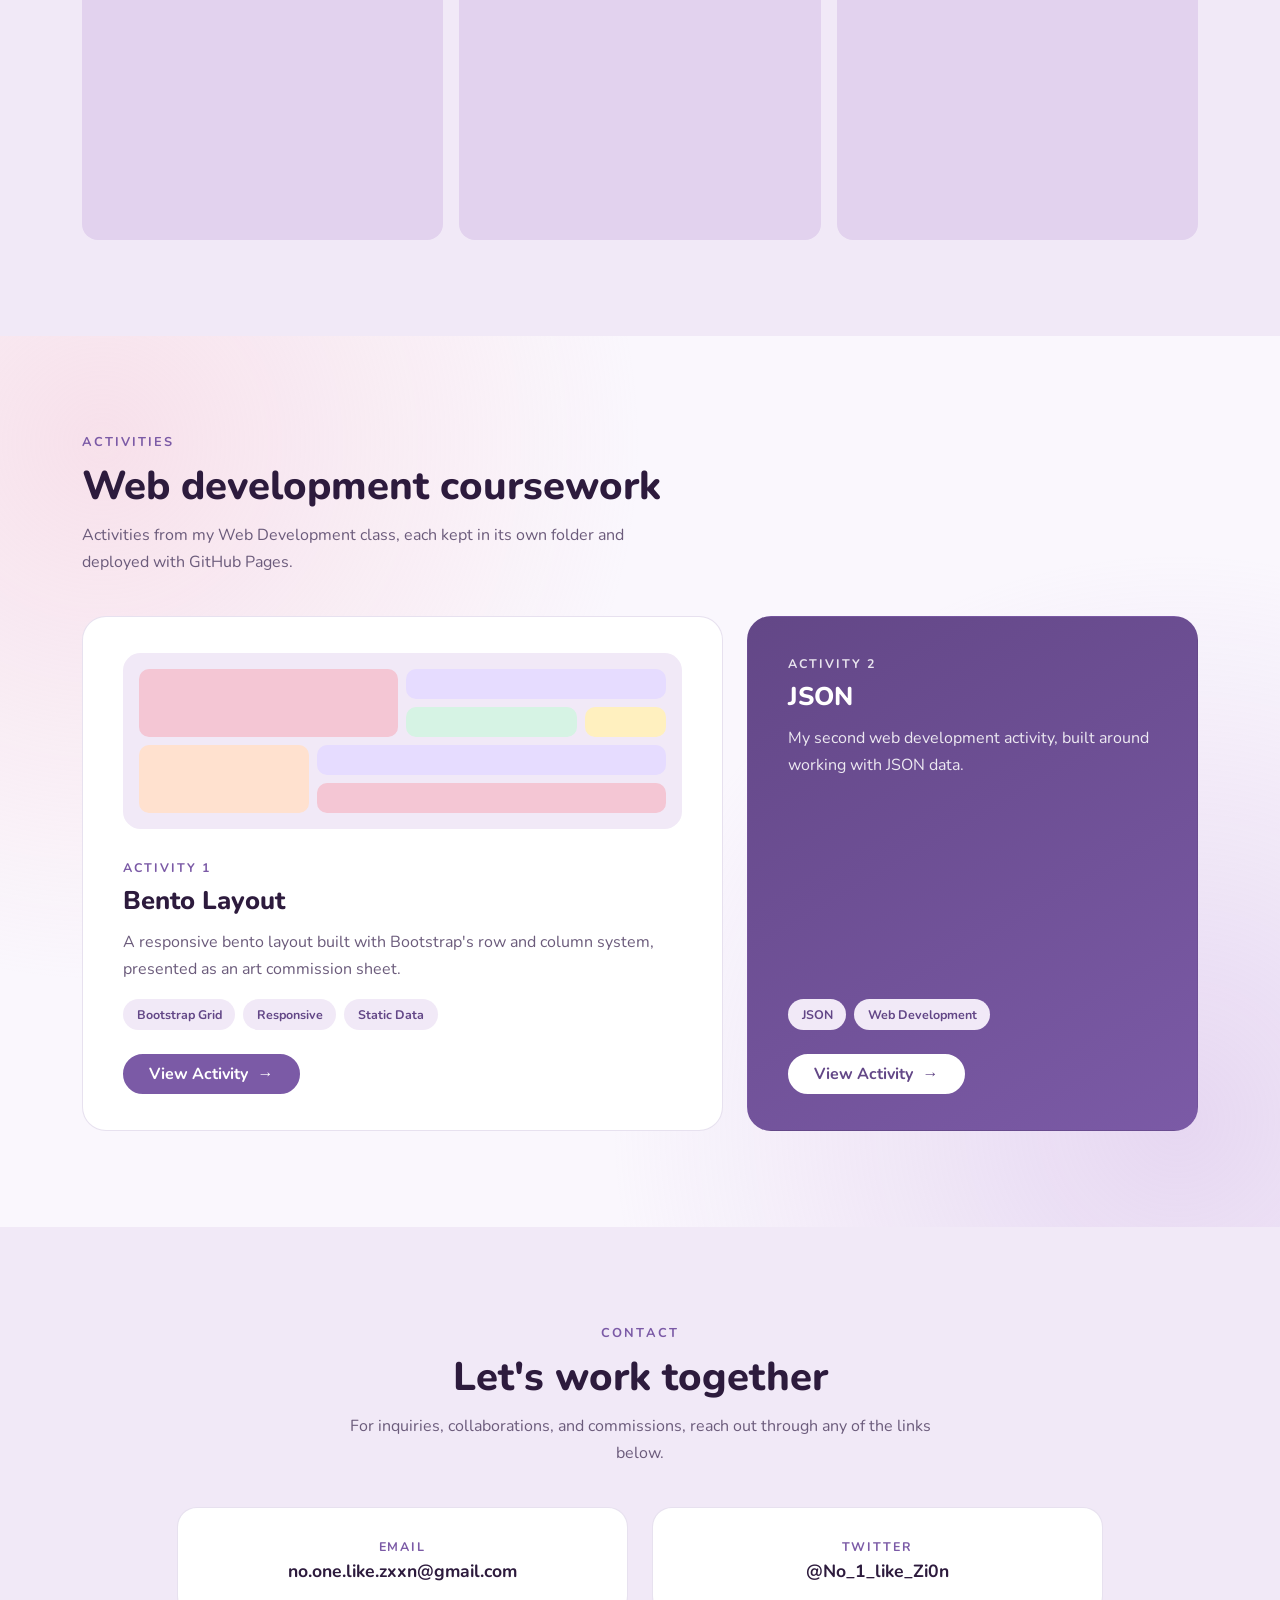
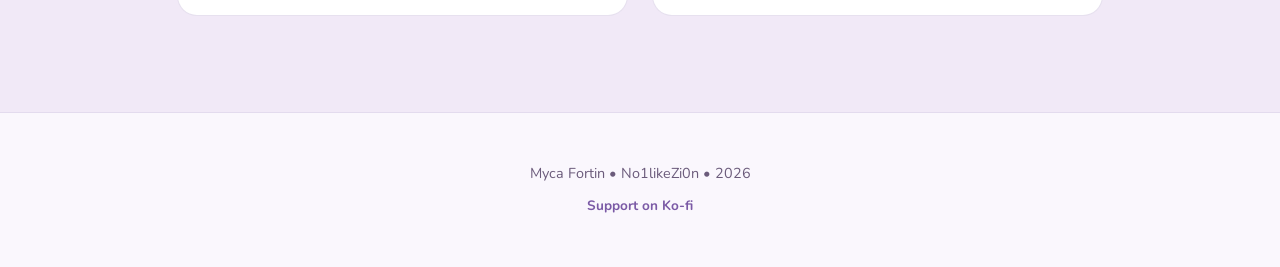
==== commit 9c9a7862: "connected json activity to portfolio" ====
--- a/index.html
+++ b/index.html
@@ -180,7 +180,7 @@
       <p class="section-eyebrow">Activities</p>
       <h2 class="section-title">Web development coursework</h2>
       <p class="section-lead">
-        Activities from my Web Development class, kept in their own repository and deployed with GitHub Pages.
+        Activities from my Web Development class, each kept in its own folder and deployed with GitHub Pages.
       </p>
       <div class="row g-4 mt-2">
         <div class="col-lg-7">
@@ -204,14 +204,14 @@
         <div class="col-lg-5">
           <article class="activity-card activity-side h-100">
             <div class="activity-body">
-              <span class="activity-number">Repository</span>
-              <h3 class="activity-title">All Activities</h3>
-              <p>Every web development activity this semester, each in its own folder, in one place.</p>
-              <div class="folder-list" aria-hidden="true">
-                <div>activities/</div>
-                <div class="folder-child">bento-layout/</div>
+              <span class="activity-number">Activity 2</span>
+              <h3 class="activity-title">JSON</h3>
+              <p>My second web development activity, built around working with JSON data.</p>
+              <div class="d-flex flex-wrap gap-2 mb-4">
+                <span class="activity-tag">JSON</span>
+                <span class="activity-tag">Web Development</span>
               </div>
-              <a href="https://no-one-like-zion.github.io/activities/" class="btn btn-light-brand rounded-pill px-4">Browse All Activities <span class="arrow">&rarr;</span></a>
+              <a href="https://no-one-like-zion.github.io/activities/json/" class="btn btn-light-brand rounded-pill px-4">View Activity <span class="arrow">&rarr;</span></a>
             </div>
           </article>
         </div>
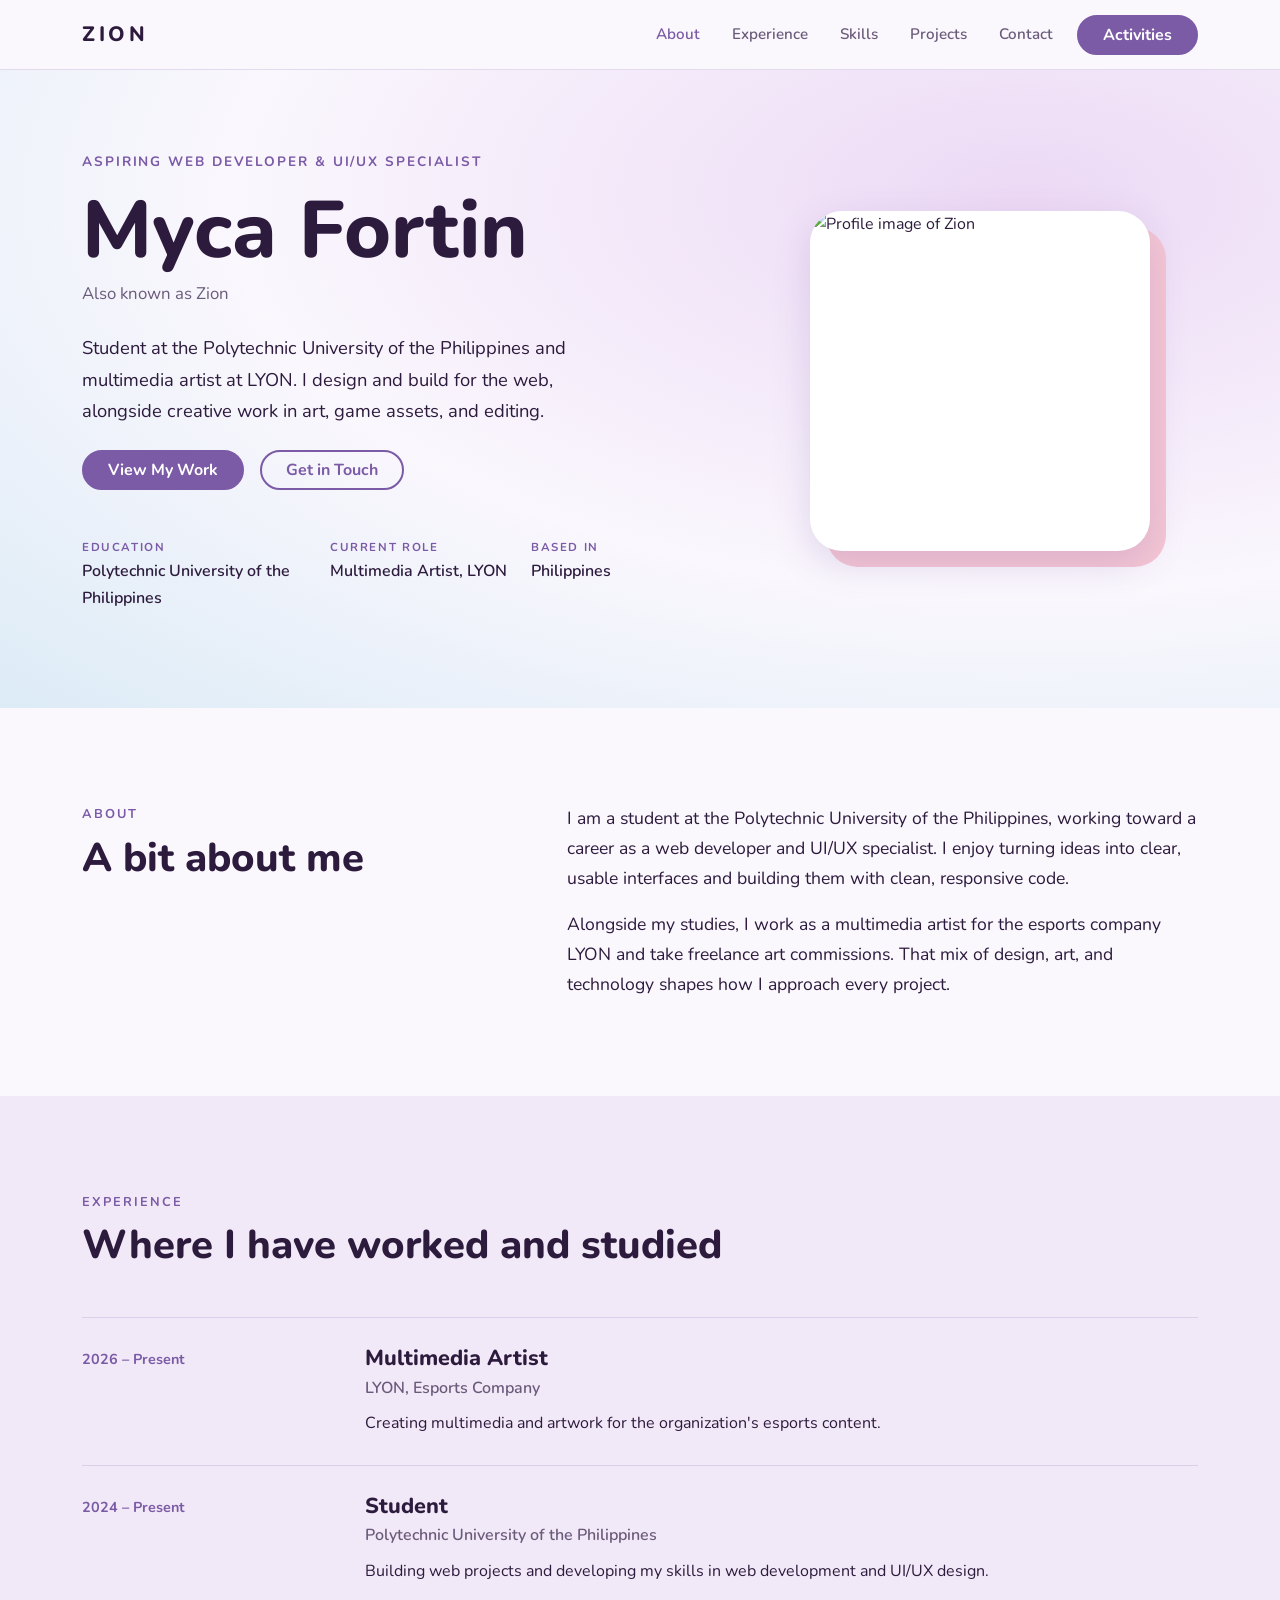
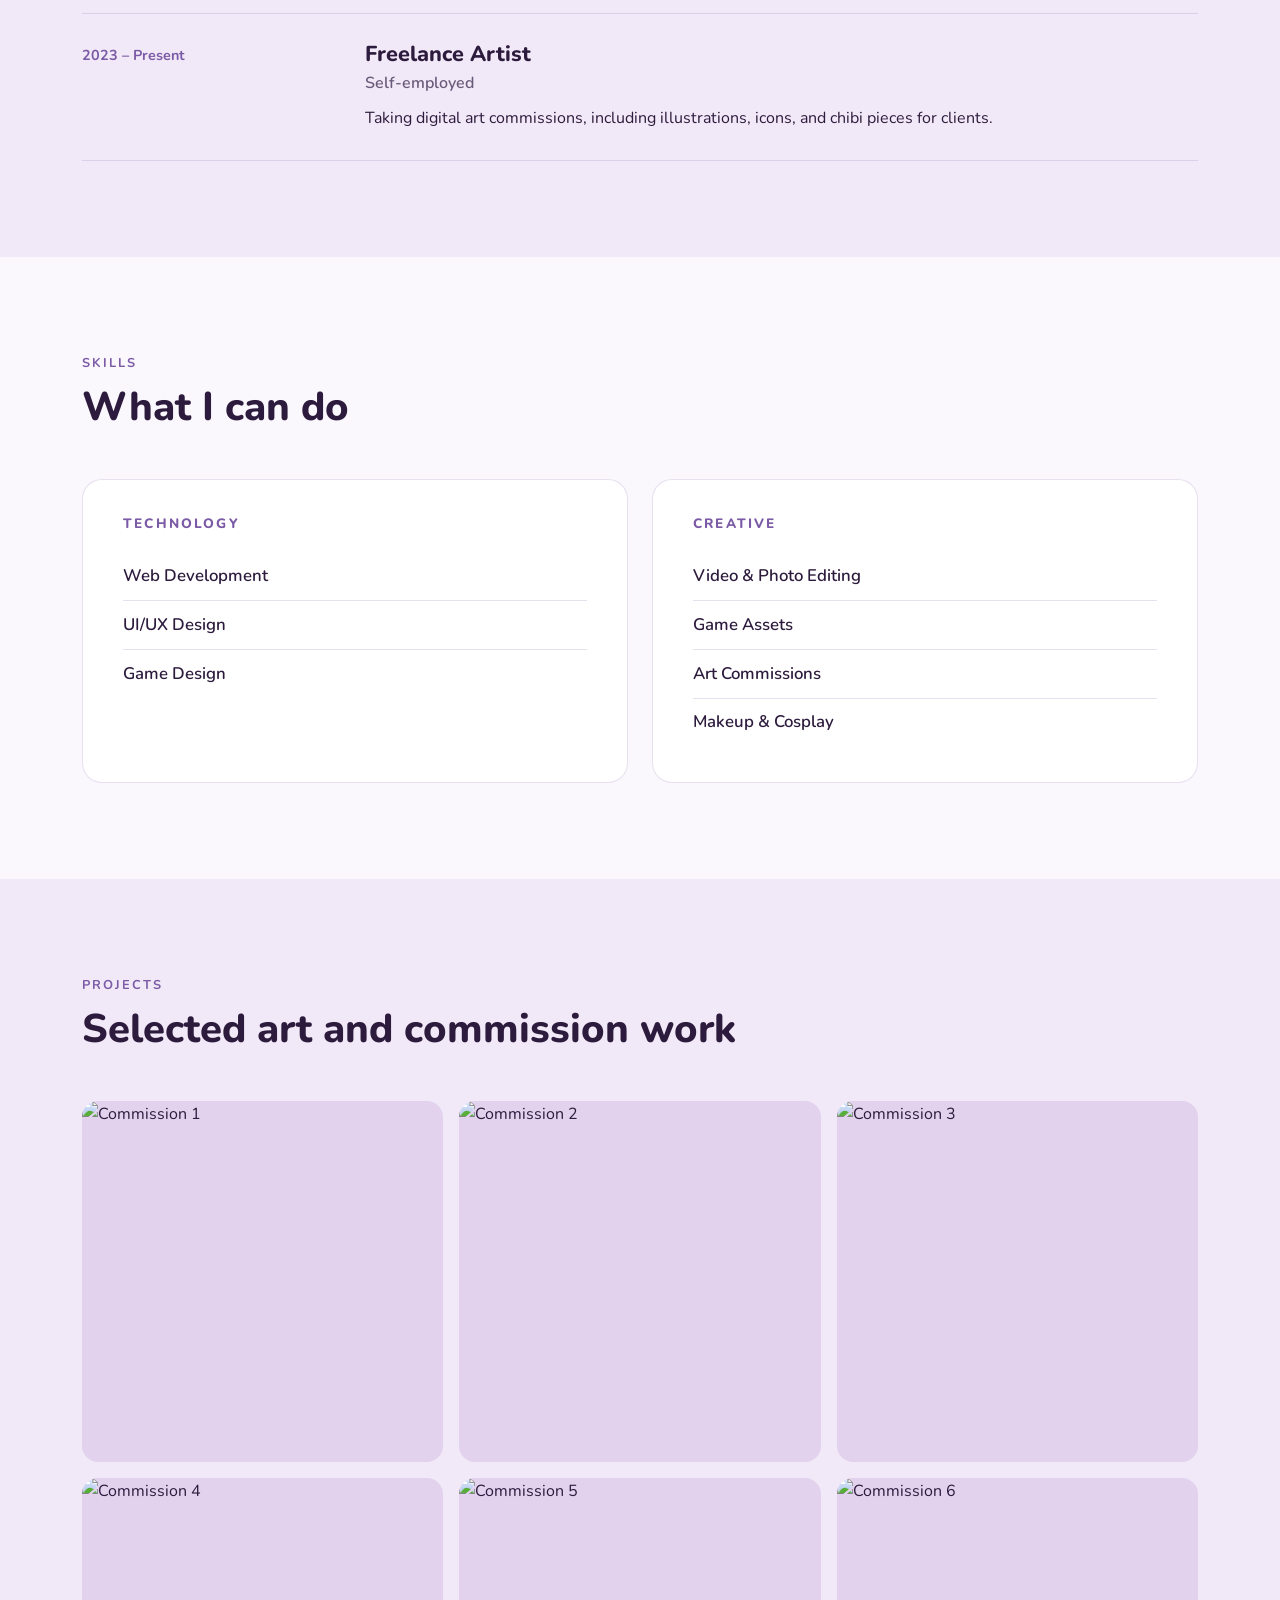
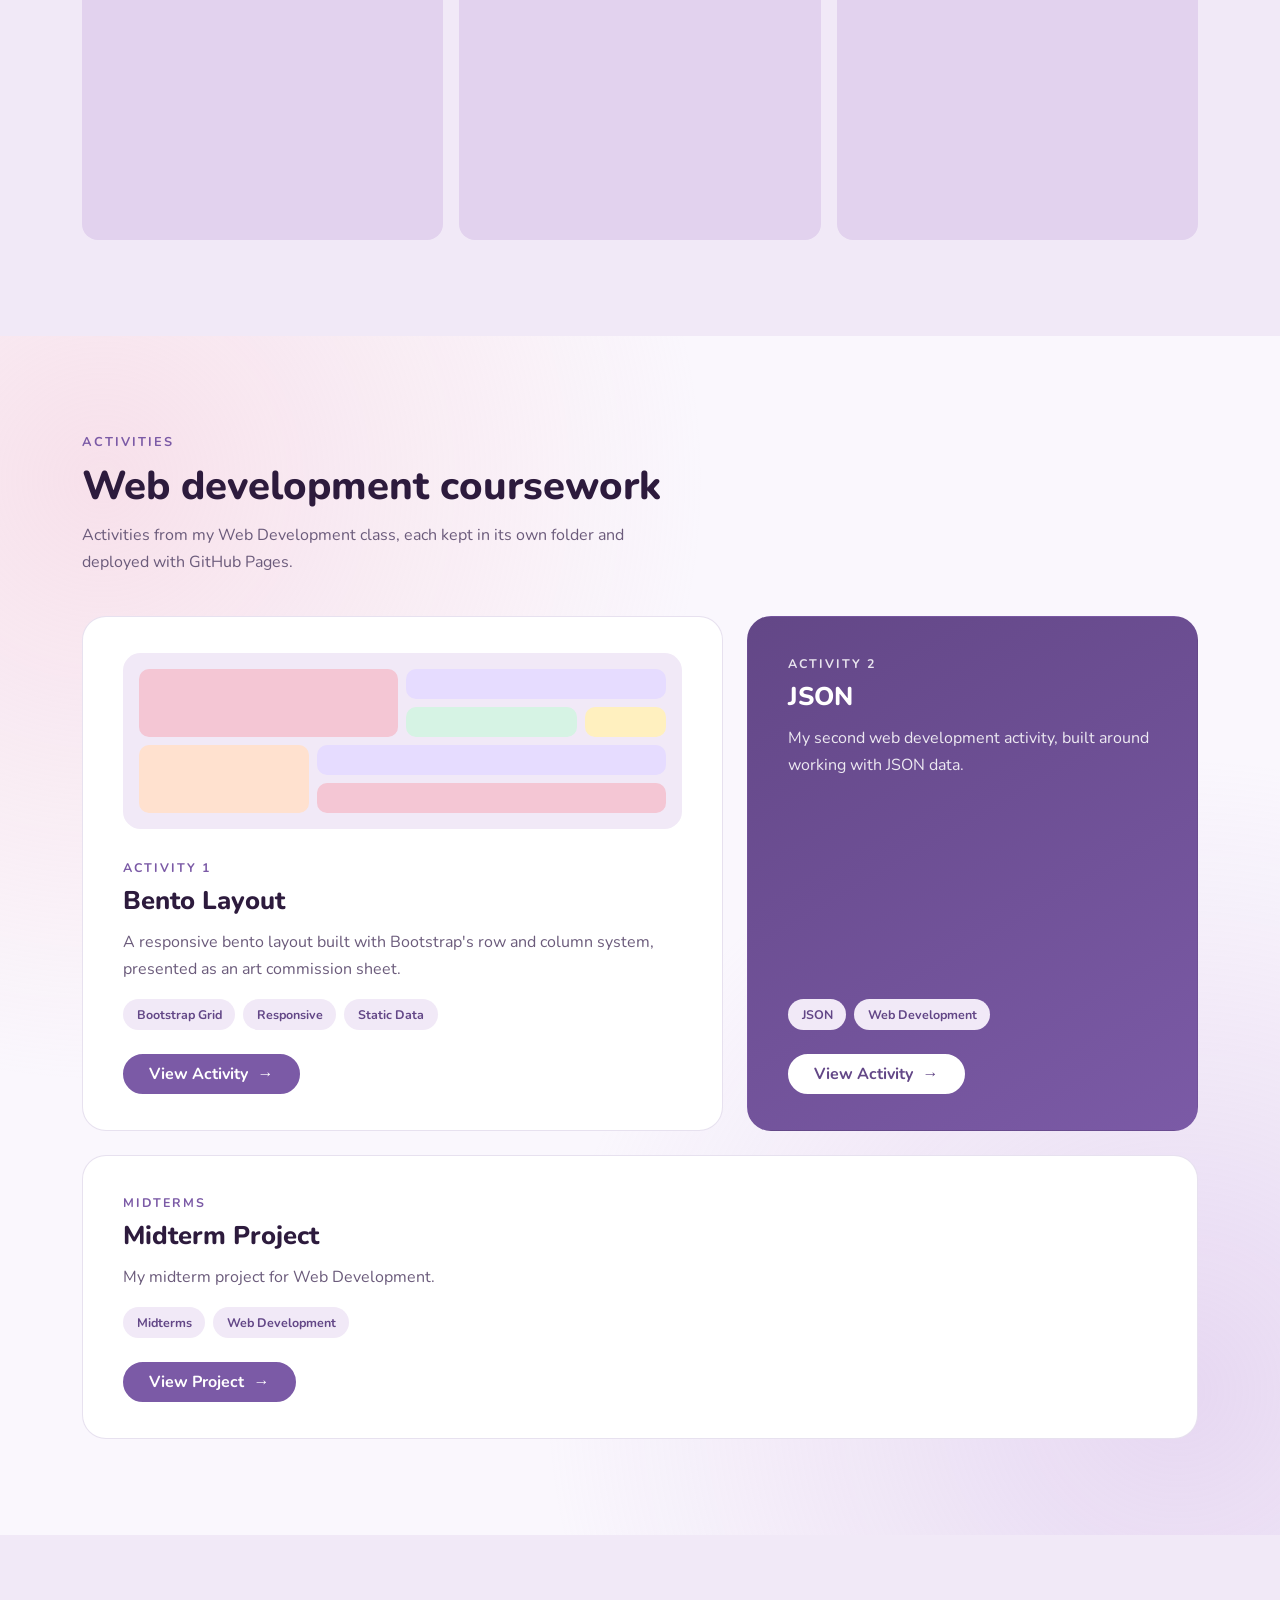
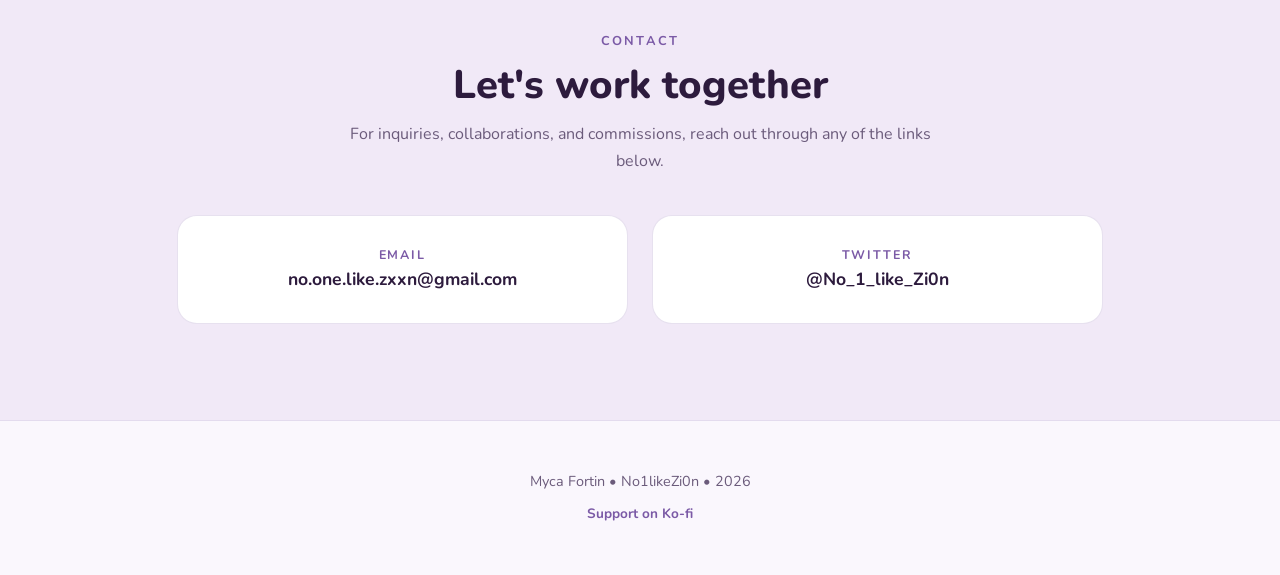
==== commit 850b779d: "midterms upload" ====
--- a/index.html
+++ b/index.html
@@ -215,6 +215,20 @@
             </div>
           </article>
         </div>
+        <div class="col-12">
+          <article class="activity-card h-100">
+            <div class="activity-body">
+              <span class="activity-number">Midterms</span>
+              <h3 class="activity-title">Midterm Project</h3>
+              <p>My midterm project for Web Development.</p>
+              <div class="d-flex flex-wrap gap-2 mb-4">
+                <span class="activity-tag">Midterms</span>
+                <span class="activity-tag">Web Development</span>
+              </div>
+              <a href="https://no-one-like-zion.github.io/activities/midterms/" class="btn btn-brand rounded-pill px-4">View Project <span class="arrow">&rarr;</span></a>
+            </div>
+          </article>
+        </div>
       </div>
     </div>
   </section>
